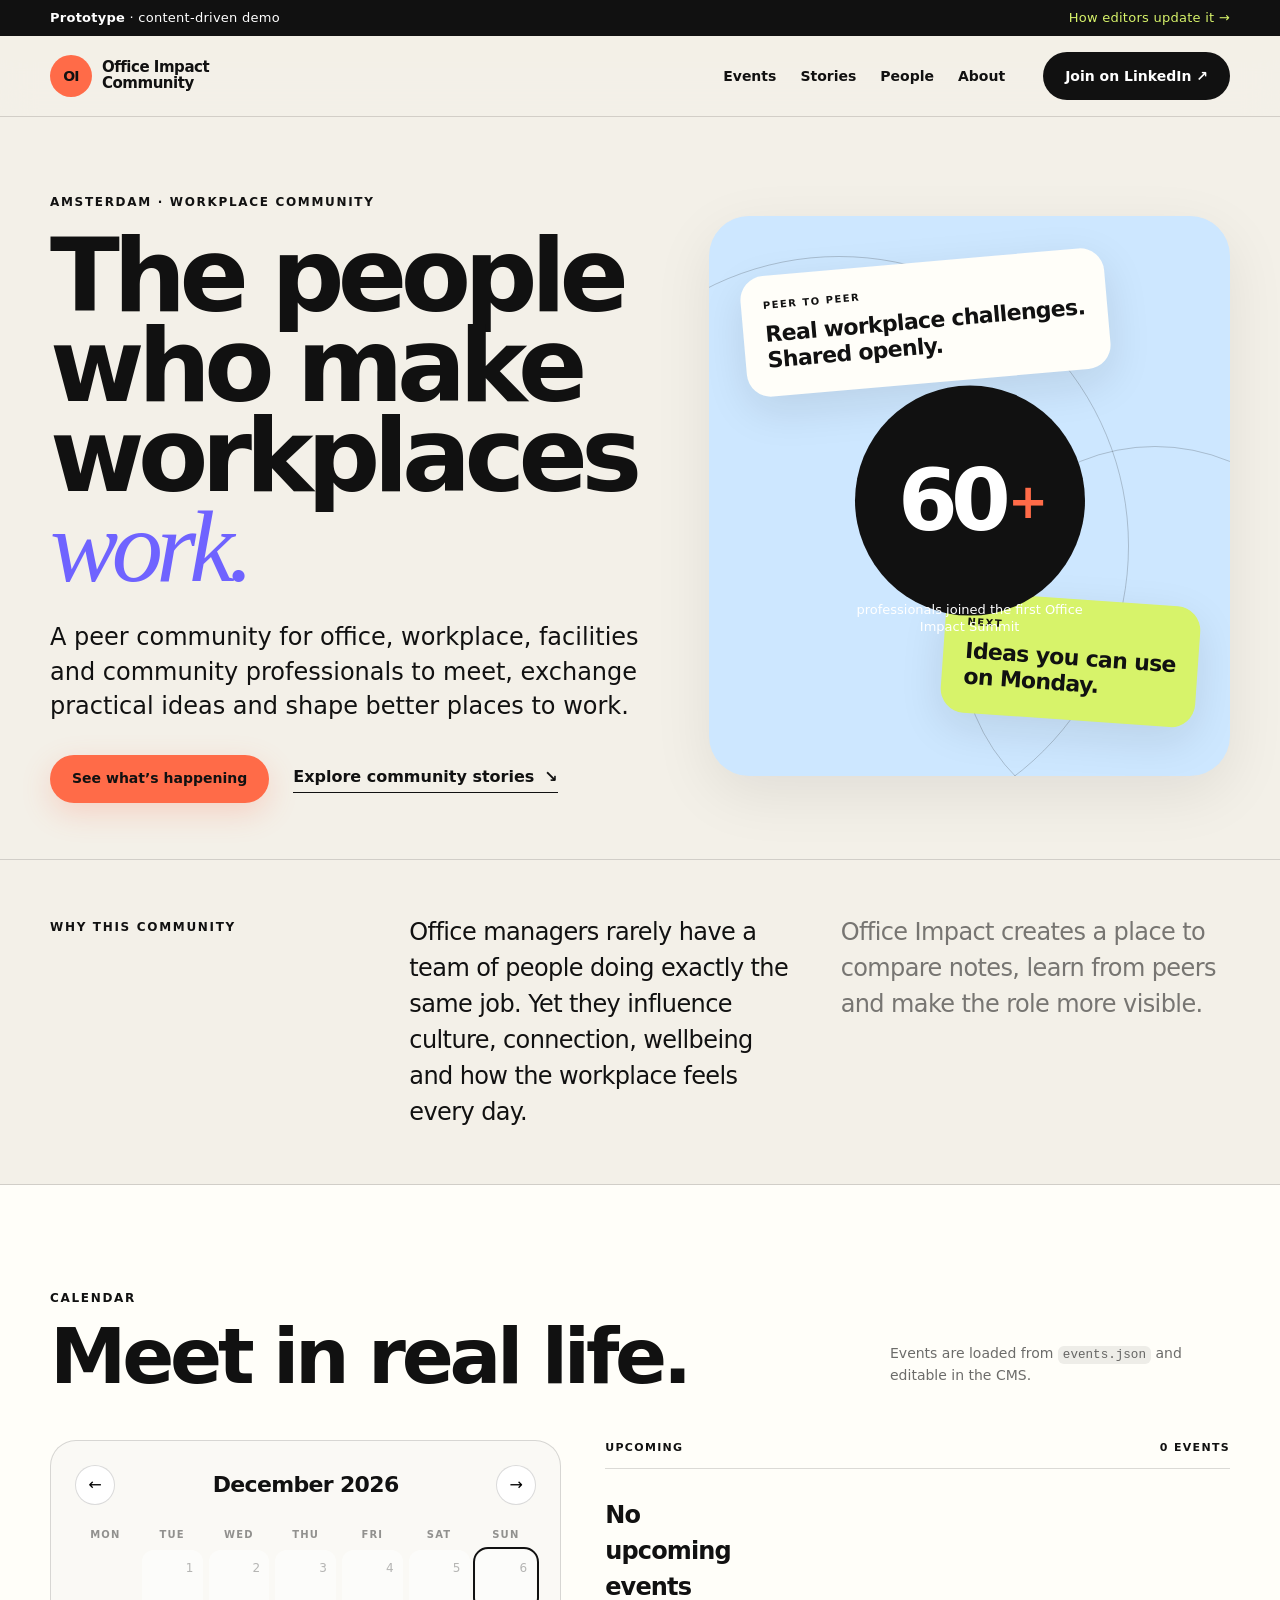
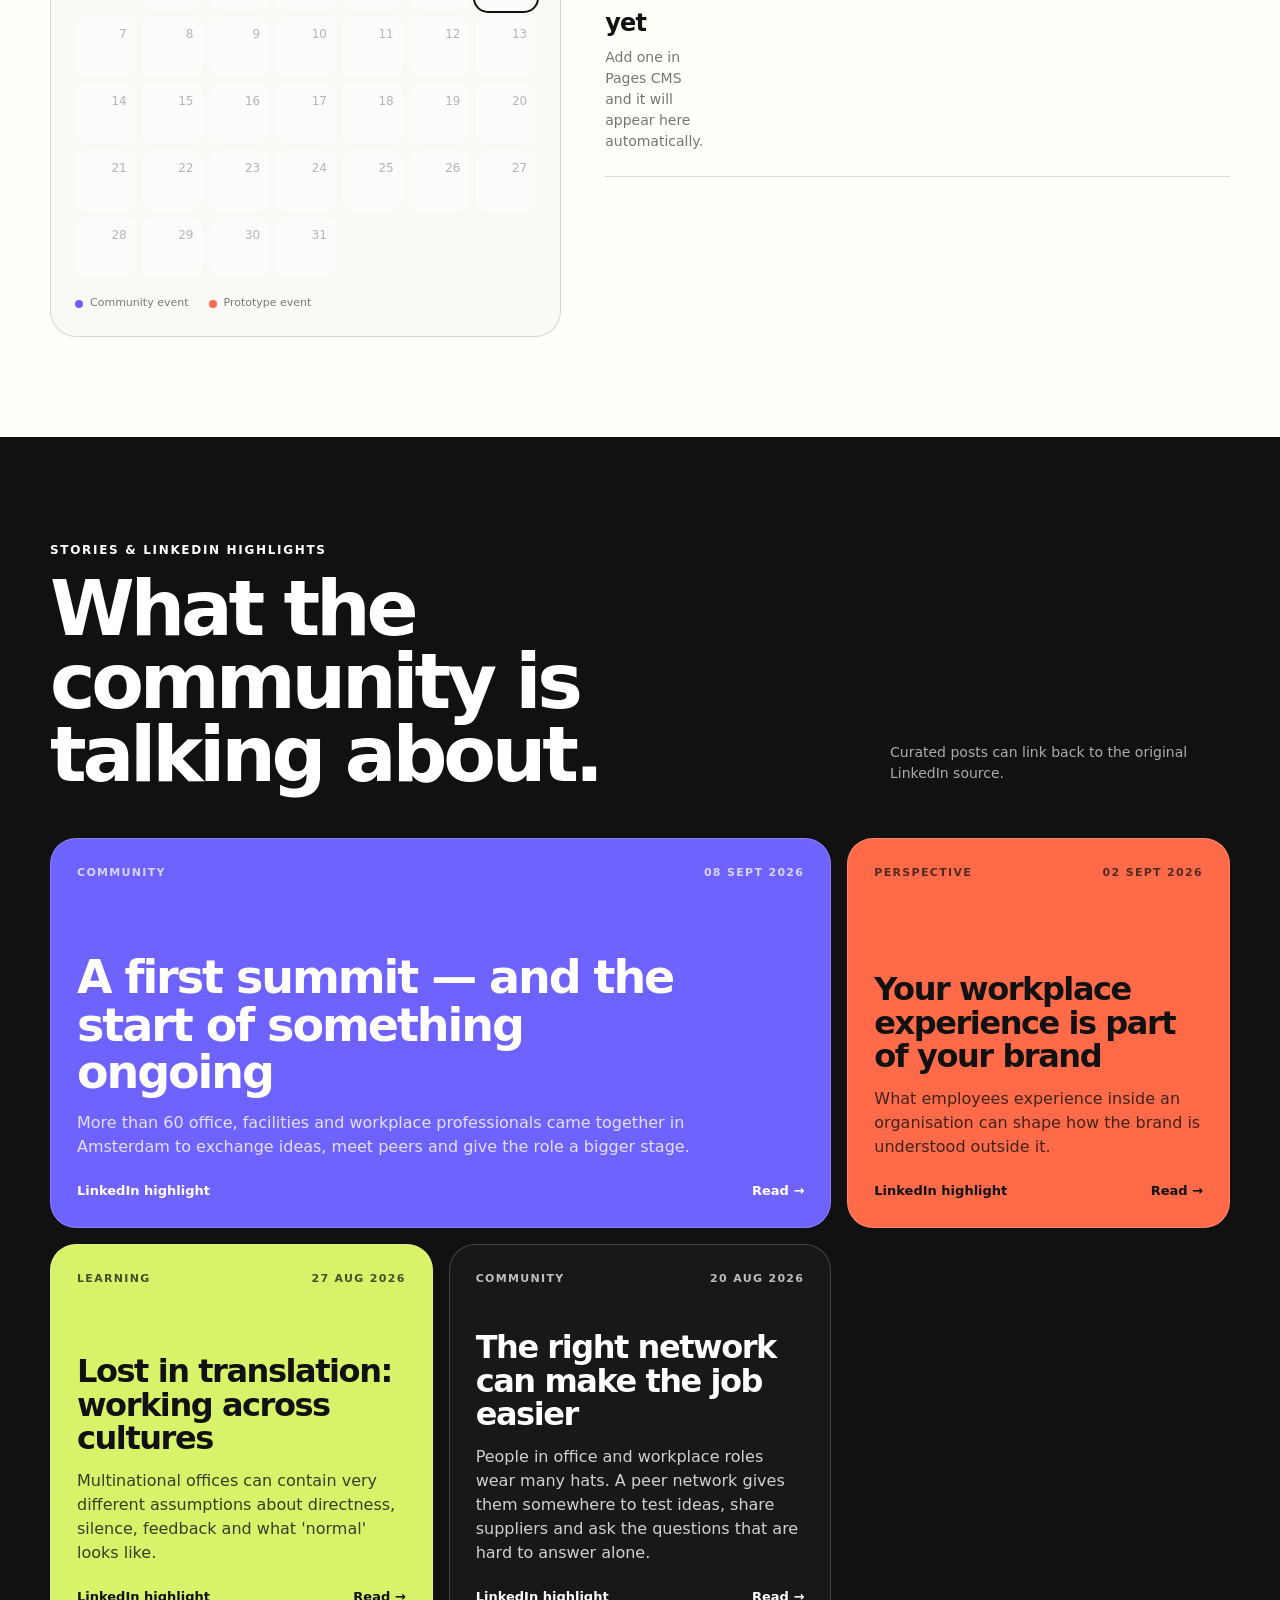
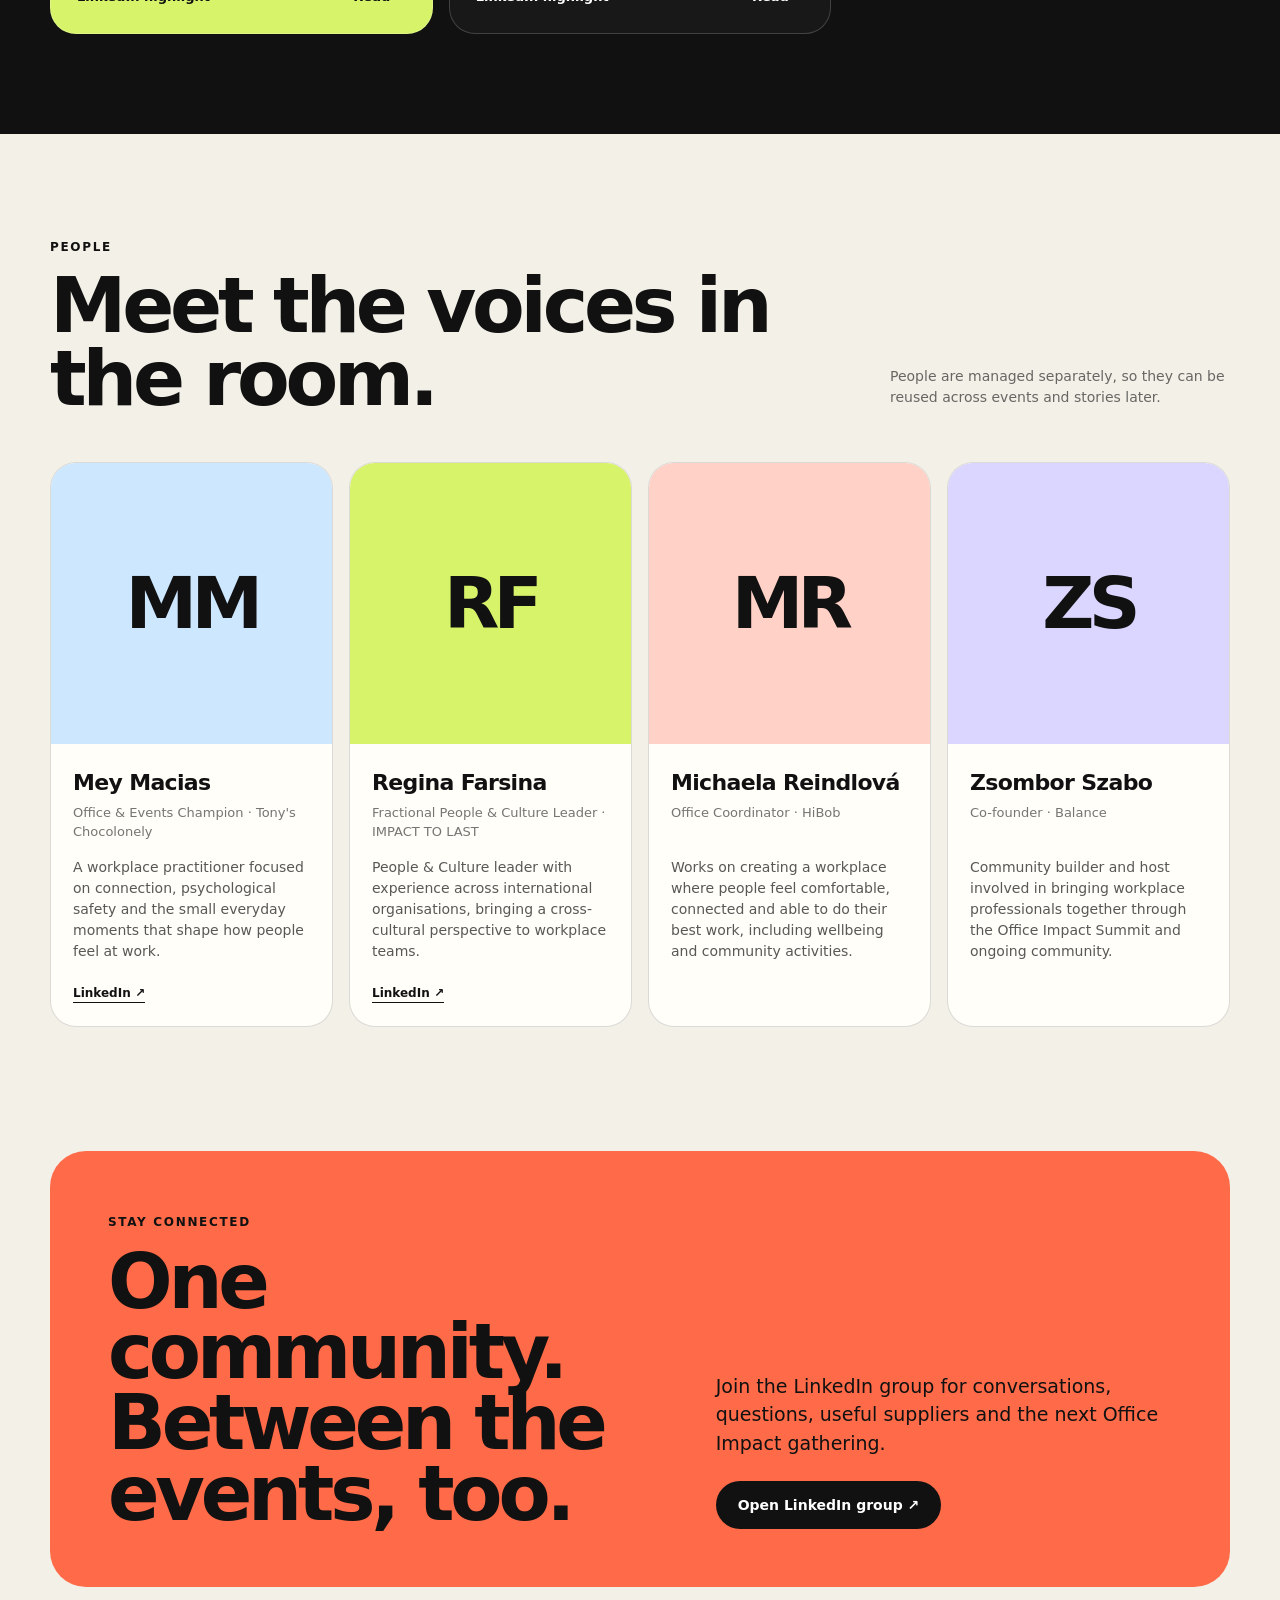
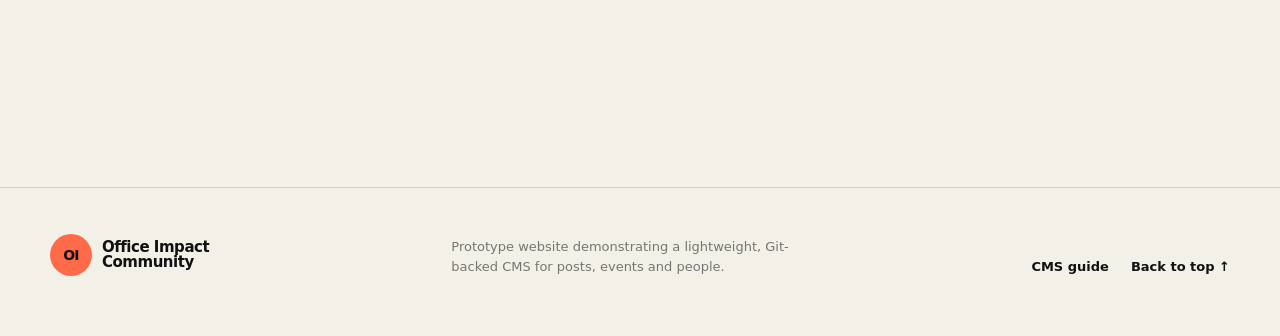
==== public/office-impact/index.html @ 641ed093 "Add files via upload" ====
<!doctype html>
<html lang="en">
<head>
  <meta charset="utf-8" />
  <meta name="viewport" content="width=device-width, initial-scale=1" />
  <meta name="description" content="Office Impact Community — a peer community for the people who shape workplace experience." />
  <meta name="theme-color" content="#111111" />
  <title>Office Impact Community — prototype</title>
  <link rel="stylesheet" href="./styles.css" />
</head>
<body>
  <div class="prototype-bar">
    <div class="shell prototype-bar__inner">
      <span><strong>Prototype</strong> · content-driven demo</span>
      <a href="./cms-guide.html">How editors update it →</a>
    </div>
  </div>

  <header class="site-header" id="top">
    <div class="shell site-header__inner">
      <a class="brand" href="#top" aria-label="Office Impact Community home">
        <span class="brand-mark" aria-hidden="true">OI</span>
        <span class="brand-text">Office Impact<br />Community</span>
      </a>
      <nav class="main-nav" aria-label="Main navigation">
        <a href="#events">Events</a>
        <a href="#stories">Stories</a>
        <a href="#people">People</a>
        <a href="#about">About</a>
      </nav>
      <a class="button button--dark header-cta" href="https://www.linkedin.com/groups/42222009/" target="_blank" rel="noreferrer">Join on LinkedIn ↗</a>
      <button class="menu-button" type="button" aria-label="Open menu" aria-expanded="false">Menu</button>
    </div>
  </header>

  <main>
    <section class="hero">
      <div class="shell hero-grid">
        <div class="hero-copy">
          <span class="eyebrow">Amsterdam · workplace community</span>
          <h1>The people who make workplaces <em>work.</em></h1>
          <p class="hero-lead">A peer community for office, workplace, facilities and community professionals to meet, exchange practical ideas and shape better places to work.</p>
          <div class="hero-actions">
            <a class="button button--accent" href="#events">See what’s happening</a>
            <a class="text-link" href="#stories">Explore community stories <span>↘</span></a>
          </div>
        </div>
        <div class="hero-art" aria-hidden="true">
          <div class="orbit orbit--one"></div>
          <div class="orbit orbit--two"></div>
          <div class="hero-card hero-card--one">
            <span>PEER TO PEER</span>
            <strong>Real workplace challenges.<br />Shared openly.</strong>
          </div>
          <div class="hero-card hero-card--two">
            <span>NEXT</span>
            <strong>Ideas you can use<br />on Monday.</strong>
          </div>
          <div class="hero-disc">60<span>+</span></div>
          <div class="hero-note">professionals joined the first Office Impact Summit</div>
        </div>
      </div>
    </section>

    <section class="manifesto" id="about">
      <div class="shell manifesto-grid">
        <div>
          <span class="section-kicker">Why this community</span>
        </div>
        <div class="manifesto-copy">
          <p>Office managers rarely have a team of people doing exactly the same job. Yet they influence culture, connection, wellbeing and how the workplace feels every day.</p>
          <p class="muted">Office Impact creates a place to compare notes, learn from peers and make the role more visible.</p>
        </div>
      </div>
    </section>

    <section class="section section--events" id="events">
      <div class="shell">
        <div class="section-heading">
          <div>
            <span class="section-kicker">Calendar</span>
            <h2>Meet in real life.</h2>
          </div>
          <div class="section-heading__aside">Events are loaded from <code>events.json</code> and editable in the CMS.</div>
        </div>

        <div class="events-layout">
          <div class="calendar-card">
            <div class="calendar-toolbar">
              <button id="calendarPrev" class="icon-button" type="button" aria-label="Previous month">←</button>
              <strong id="calendarLabel">Calendar</strong>
              <button id="calendarNext" class="icon-button" type="button" aria-label="Next month">→</button>
            </div>
            <div class="calendar-weekdays" aria-hidden="true">
              <span>Mon</span><span>Tue</span><span>Wed</span><span>Thu</span><span>Fri</span><span>Sat</span><span>Sun</span>
            </div>
            <div class="calendar-grid" id="calendarGrid" aria-live="polite"></div>
            <div class="calendar-legend"><span><i></i> Community event</span><span class="demo-legend"><i></i> Prototype event</span></div>
          </div>
          <div>
            <div class="list-heading"><span>Upcoming</span><span id="upcomingCount"></span></div>
            <div class="event-list" id="eventList"></div>
          </div>
        </div>
      </div>
    </section>

    <section class="section section--stories" id="stories">
      <div class="shell">
        <div class="section-heading section-heading--light">
          <div>
            <span class="section-kicker">Stories & LinkedIn highlights</span>
            <h2>What the community is talking about.</h2>
          </div>
          <div class="section-heading__aside">Curated posts can link back to the original LinkedIn source.</div>
        </div>
        <div class="story-grid" id="storyGrid"></div>
      </div>
    </section>

    <section class="section section--people" id="people">
      <div class="shell">
        <div class="section-heading">
          <div>
            <span class="section-kicker">People</span>
            <h2>Meet the voices in the room.</h2>
          </div>
          <div class="section-heading__aside">People are managed separately, so they can be reused across events and stories later.</div>
        </div>
        <div class="people-grid" id="peopleGrid"></div>
      </div>
    </section>

    <section class="section section--join">
      <div class="shell join-card">
        <div>
          <span class="section-kicker">Stay connected</span>
          <h2>One community.<br />Between the events, too.</h2>
        </div>
        <div class="join-card__copy">
          <p>Join the LinkedIn group for conversations, questions, useful suppliers and the next Office Impact gathering.</p>
          <a class="button button--dark" href="https://www.linkedin.com/groups/42222009/" target="_blank" rel="noreferrer">Open LinkedIn group ↗</a>
        </div>
      </div>
    </section>
  </main>

  <footer class="footer">
    <div class="shell footer-grid">
      <div class="brand brand--footer">
        <span class="brand-mark" aria-hidden="true">OI</span>
        <span class="brand-text">Office Impact<br />Community</span>
      </div>
      <p>Prototype website demonstrating a lightweight, Git-backed CMS for posts, events and people.</p>
      <div class="footer-links"><a href="./cms-guide.html">CMS guide</a><a href="#top">Back to top ↑</a></div>
    </div>
  </footer>

  <dialog class="content-dialog" id="contentDialog">
    <button class="dialog-close" id="dialogClose" type="button" aria-label="Close">×</button>
    <div id="dialogContent"></div>
  </dialog>

  <script src="./app.js" defer></script>
</body>
</html>
---- public/office-impact/styles.css ----
:root{
  --ink:#111111;
  --paper:#f3f0e8;
  --paper-2:#e8e3d8;
  --accent:#ff6b48;
  --lime:#d7f36a;
  --violet:#6f63ff;
  --sky:#cde7ff;
  --line:rgba(17,17,17,.15);
  --white:#fffef9;
  --radius:26px;
  --shadow:0 18px 60px rgba(17,17,17,.08);
}
*{box-sizing:border-box}
html{scroll-behavior:smooth}
body{margin:0;background:var(--paper);color:var(--ink);font-family:Inter,ui-sans-serif,system-ui,-apple-system,BlinkMacSystemFont,"Segoe UI",sans-serif;line-height:1.5}
a{color:inherit;text-decoration:none}
button,input,textarea,select{font:inherit}
img{max-width:100%;display:block}
.shell{width:min(1180px,calc(100% - 40px));margin:0 auto}
.prototype-bar{background:var(--ink);color:white;font-size:13px;letter-spacing:.02em}
.prototype-bar__inner{height:36px;display:flex;align-items:center;justify-content:space-between;gap:20px}
.prototype-bar a{color:var(--lime)}
.site-header{position:sticky;top:0;z-index:30;background:rgba(243,240,232,.92);backdrop-filter:blur(16px);border-bottom:1px solid var(--line)}
.site-header__inner{min-height:80px;display:flex;align-items:center;gap:28px}
.brand{display:inline-flex;align-items:center;gap:10px;font-weight:800;letter-spacing:-.03em}
.brand-mark{width:42px;height:42px;border-radius:50%;display:grid;place-items:center;background:var(--accent);font-size:14px;letter-spacing:-.06em}
.brand-text{font-size:15px;line-height:1.05}
.main-nav{display:flex;gap:24px;margin-left:auto;font-size:14px;font-weight:650}
.main-nav a{position:relative}
.main-nav a::after{content:"";position:absolute;left:0;bottom:-5px;width:100%;height:1px;background:currentColor;transform:scaleX(0);transform-origin:left;transition:.2s}
.main-nav a:hover::after{transform:scaleX(1)}
.header-cta{margin-left:10px}
.menu-button{display:none;background:none;border:0;font-weight:700}
.button{display:inline-flex;align-items:center;justify-content:center;min-height:48px;padding:0 22px;border-radius:999px;font-weight:750;font-size:14px;transition:transform .18s,box-shadow .18s,background .18s}
.button:hover{transform:translateY(-2px)}
.button--dark{background:var(--ink);color:white}
.button--accent{background:var(--accent);color:var(--ink);box-shadow:0 10px 30px rgba(255,107,72,.22)}
.text-link{display:inline-flex;gap:10px;align-items:center;font-weight:700;border-bottom:1px solid currentColor;padding-bottom:3px}
.hero{padding:72px 0 56px;overflow:hidden}
.hero-grid{display:grid;grid-template-columns:1.08fr .92fr;gap:48px;align-items:center}
.eyebrow,.section-kicker{text-transform:uppercase;font-size:12px;font-weight:800;letter-spacing:.14em}
.hero h1{font-size:clamp(58px,8vw,108px);line-height:.88;letter-spacing:-.065em;margin:18px 0 28px;max-width:760px;font-weight:800}
.hero h1 em{font-family:Georgia,"Times New Roman",serif;font-weight:400;color:var(--violet)}
.hero-lead{font-size:clamp(18px,2vw,24px);line-height:1.42;max-width:680px;margin:0 0 32px}
.hero-actions{display:flex;align-items:center;gap:24px;flex-wrap:wrap}
.hero-art{min-height:560px;position:relative;border-radius:40px;background:var(--sky);overflow:hidden;box-shadow:var(--shadow)}
.orbit{position:absolute;border:1px solid rgba(17,17,17,.2);border-radius:50%}
.orbit--one{width:580px;height:580px;left:-160px;top:40px}
.orbit--two{width:390px;height:390px;right:-120px;bottom:-60px}
.hero-card{position:absolute;border-radius:24px;padding:22px;background:var(--white);box-shadow:0 14px 44px rgba(17,17,17,.1)}
.hero-card span{display:block;font-size:10px;letter-spacing:.15em;font-weight:900;margin-bottom:10px}
.hero-card strong{font-size:22px;line-height:1.1;letter-spacing:-.03em}
.hero-card--one{left:34px;top:46px;transform:rotate(-5deg)}
.hero-card--two{right:32px;bottom:56px;background:var(--lime);transform:rotate(4deg)}
.hero-disc{position:absolute;width:230px;height:230px;border-radius:50%;background:var(--ink);color:white;display:flex;align-items:center;justify-content:center;font-size:86px;font-weight:800;letter-spacing:-.08em;left:50%;top:50%;transform:translate(-50%,-48%)}
.hero-disc span{color:var(--accent);font-size:48px;margin-left:4px}
.hero-note{position:absolute;left:50%;top:69%;transform:translateX(-50%);width:230px;text-align:center;color:white;font-size:13px;line-height:1.3}
.manifesto{border-top:1px solid var(--line);border-bottom:1px solid var(--line);padding:54px 0}
.manifesto-grid{display:grid;grid-template-columns:.55fr 1.45fr;gap:48px}
.manifesto-copy{display:grid;grid-template-columns:1fr 1fr;gap:42px;font-size:24px;letter-spacing:-.025em}
.manifesto-copy p{margin:0}
.muted{color:rgba(17,17,17,.55)}
.section{padding:100px 0}
.section-heading{display:grid;grid-template-columns:1fr 340px;gap:36px;align-items:end;margin-bottom:46px}
.section-heading h2{font-size:clamp(44px,6vw,78px);line-height:.95;letter-spacing:-.055em;margin:12px 0 0}
.section-heading__aside{font-size:14px;color:rgba(17,17,17,.62);padding-bottom:8px}
.section-heading--light .section-heading__aside{color:rgba(255,255,255,.65)}
.section--events{background:var(--white)}
.events-layout{display:grid;grid-template-columns:.9fr 1.1fr;gap:44px;align-items:start}
.calendar-card{border:1px solid var(--line);border-radius:var(--radius);padding:24px;background:#faf9f5;position:sticky;top:128px}
.calendar-toolbar{display:flex;align-items:center;justify-content:space-between;margin-bottom:22px}
.calendar-toolbar strong{font-size:22px;letter-spacing:-.03em}
.icon-button{width:40px;height:40px;border-radius:50%;border:1px solid var(--line);background:white;cursor:pointer}
.calendar-weekdays,.calendar-grid{display:grid;grid-template-columns:repeat(7,1fr);gap:6px}
.calendar-weekdays{font-size:10px;text-transform:uppercase;letter-spacing:.12em;font-weight:800;color:rgba(17,17,17,.45);margin-bottom:8px;text-align:center}
.calendar-day{aspect-ratio:1/1;border-radius:12px;border:1px solid transparent;display:flex;align-items:flex-start;justify-content:flex-end;padding:8px;font-size:12px;position:relative;background:rgba(255,255,255,.55)}
.calendar-day.is-empty{background:transparent}
.calendar-day.has-event{border-color:rgba(17,17,17,.18);background:white;font-weight:800;cursor:pointer}
.calendar-day.has-event::after{content:"";position:absolute;left:8px;bottom:8px;width:8px;height:8px;border-radius:50%;background:var(--violet)}
.calendar-day.has-demo::after{background:var(--accent)}
.calendar-day.is-today{outline:2px solid var(--ink);outline-offset:1px}
.calendar-legend{display:flex;gap:20px;margin-top:18px;font-size:11px;color:rgba(17,17,17,.55)}
.calendar-legend span{display:flex;align-items:center;gap:7px}.calendar-legend i{width:8px;height:8px;border-radius:50%;background:var(--violet)}.calendar-legend .demo-legend i{background:var(--accent)}
.list-heading{display:flex;justify-content:space-between;border-bottom:1px solid var(--line);padding-bottom:12px;margin-bottom:4px;text-transform:uppercase;font-weight:800;font-size:11px;letter-spacing:.12em}
.event-item{display:grid;grid-template-columns:92px 1fr auto;gap:24px;align-items:center;padding:24px 0;border-bottom:1px solid var(--line)}
.event-date{width:76px;height:76px;border-radius:20px;background:var(--paper);display:flex;flex-direction:column;justify-content:center;align-items:center}
.event-date strong{font-size:28px;line-height:1}.event-date span{font-size:11px;text-transform:uppercase;font-weight:800;letter-spacing:.1em;margin-top:5px}
.event-info h3{margin:0 0 6px;font-size:24px;letter-spacing:-.035em}.event-info p{margin:0;color:rgba(17,17,17,.58);font-size:14px}
.badge{display:inline-flex;align-items:center;gap:6px;border:1px solid currentColor;border-radius:999px;padding:5px 9px;font-size:10px;font-weight:850;letter-spacing:.08em;text-transform:uppercase;margin-top:10px}
.event-open{border:0;background:none;font-size:24px;cursor:pointer;padding:12px}
.section--stories{background:var(--ink);color:white}
.story-grid{display:grid;grid-template-columns:repeat(12,1fr);gap:16px}
.story-card{grid-column:span 4;min-height:390px;border:1px solid rgba(255,255,255,.18);border-radius:var(--radius);padding:26px;display:flex;flex-direction:column;position:relative;overflow:hidden;background:rgba(255,255,255,.03);transition:.2s}
.story-card:nth-child(1){grid-column:span 8;background:var(--violet)}
.story-card:nth-child(2){background:var(--accent);color:var(--ink)}
.story-card:nth-child(3){background:var(--lime);color:var(--ink)}
.story-card:hover{transform:translateY(-4px)}
.story-card__meta{display:flex;justify-content:space-between;gap:12px;font-size:11px;text-transform:uppercase;letter-spacing:.12em;font-weight:800;opacity:.72}
.story-card h3{font-size:32px;line-height:1.04;letter-spacing:-.045em;margin:auto 0 14px}.story-card:nth-child(1) h3{font-size:46px;max-width:650px}
.story-card p{margin:0 0 22px;opacity:.8;max-width:620px}
.story-card__footer{display:flex;justify-content:space-between;align-items:center;font-size:13px;font-weight:700}
.story-card button{border:0;background:none;color:inherit;font-weight:800;padding:0;cursor:pointer}
.section--people{background:var(--paper)}
.people-grid{display:grid;grid-template-columns:repeat(4,1fr);gap:16px}
.person-card{border-radius:var(--radius);overflow:hidden;background:var(--white);border:1px solid var(--line)}
.person-avatar{aspect-ratio:1/1;display:grid;place-items:center;font-size:72px;font-weight:800;letter-spacing:-.08em;background:var(--sky);position:relative}
.person-card:nth-child(2n) .person-avatar{background:var(--lime)}.person-card:nth-child(3n) .person-avatar{background:#ffd1c7}.person-card:nth-child(4n) .person-avatar{background:#dad6ff}
.person-avatar img{width:100%;height:100%;object-fit:cover;position:absolute;inset:0}
.person-copy{padding:22px}.person-copy h3{margin:0 0 4px;font-size:22px;letter-spacing:-.03em}.person-copy .role{font-size:13px;color:rgba(17,17,17,.58);min-height:40px}.person-copy p{font-size:14px;color:rgba(17,17,17,.7)}
.person-copy a{display:inline-block;margin-top:8px;font-size:12px;font-weight:800;border-bottom:1px solid currentColor}
.section--join{padding-top:24px}
.join-card{background:var(--accent);border-radius:36px;padding:58px;display:grid;grid-template-columns:1.1fr .9fr;gap:50px;align-items:end}
.join-card h2{font-size:clamp(46px,6vw,76px);line-height:.93;letter-spacing:-.055em;margin:14px 0 0}.join-card__copy{font-size:19px}.join-card__copy p{margin:0 0 24px;max-width:520px}
.footer{padding:46px 0 60px;border-top:1px solid var(--line);margin-top:100px}.footer-grid{display:grid;grid-template-columns:1fr 1fr 1fr;align-items:end;gap:24px}.footer p{margin:0;color:rgba(17,17,17,.55);font-size:13px;max-width:400px}.footer-links{display:flex;justify-content:flex-end;gap:22px;font-size:13px;font-weight:750}
.content-dialog{width:min(760px,calc(100% - 28px));max-height:88vh;border:0;border-radius:28px;padding:0;box-shadow:0 30px 100px rgba(0,0,0,.25);background:var(--white)}
.content-dialog::backdrop{background:rgba(17,17,17,.65);backdrop-filter:blur(6px)}
.dialog-close{position:sticky;float:right;top:16px;margin:16px 16px 0 0;width:42px;height:42px;border-radius:50%;border:1px solid var(--line);background:white;font-size:26px;cursor:pointer;z-index:2}
.dialog-body{padding:54px 54px 60px}.dialog-body .section-kicker{color:var(--violet)}.dialog-body h2{font-size:clamp(38px,6vw,62px);line-height:.98;letter-spacing:-.05em;margin:14px 0 20px}.dialog-meta{display:flex;gap:12px;flex-wrap:wrap;margin-bottom:28px;color:rgba(17,17,17,.55);font-size:13px}.dialog-copy{font-size:18px;line-height:1.65}.dialog-copy p:first-child{font-size:22px}.dialog-source{display:inline-flex;margin-top:28px;font-weight:800;border-bottom:1px solid currentColor}
.error-box{padding:24px;border:1px dashed rgba(255,255,255,.4);border-radius:20px}.section--events .error-box,.section--people .error-box{border-color:var(--line)}
code{font-family:ui-monospace,SFMono-Regular,Menlo,monospace;font-size:.9em;background:rgba(17,17,17,.07);padding:2px 5px;border-radius:6px}
@media (max-width:980px){
  .main-nav,.header-cta{display:none}.menu-button{display:block;margin-left:auto}.site-header.is-open .main-nav{display:flex;position:absolute;left:0;right:0;top:80px;padding:24px 20px;background:var(--paper);flex-direction:column;border-bottom:1px solid var(--line)}
  .hero-grid,.events-layout,.join-card{grid-template-columns:1fr}.hero-art{min-height:470px}.manifesto-grid{grid-template-columns:1fr}.section-heading{grid-template-columns:1fr}.section-heading__aside{max-width:620px}.calendar-card{position:relative;top:auto}.story-card,.story-card:nth-child(1){grid-column:span 6}.people-grid{grid-template-columns:repeat(2,1fr)}.footer-grid{grid-template-columns:1fr 1fr}.footer-links{justify-content:flex-start}.footer p{grid-column:1/-1;grid-row:2}.prototype-bar__inner{font-size:11px}
}
@media (max-width:640px){
  .shell{width:min(100% - 24px,1180px)}.prototype-bar__inner a{display:none}.site-header__inner{min-height:68px}.hero{padding-top:48px}.hero h1{font-size:58px}.hero-art{min-height:430px}.hero-disc{width:180px;height:180px;font-size:68px}.hero-note{top:68%;width:180px}.hero-card{padding:16px}.hero-card strong{font-size:17px}.hero-card--one{left:18px;top:24px}.hero-card--two{right:18px;bottom:28px}.manifesto-copy{grid-template-columns:1fr;font-size:20px}.section{padding:72px 0}.section-heading{margin-bottom:30px}.section-heading h2{font-size:48px}.event-item{grid-template-columns:66px 1fr auto;gap:14px}.event-date{width:62px;height:62px;border-radius:16px}.event-date strong{font-size:23px}.event-info h3{font-size:20px}.story-card,.story-card:nth-child(1){grid-column:1/-1;min-height:330px}.story-card:nth-child(1) h3{font-size:36px}.people-grid{grid-template-columns:1fr 1fr}.person-copy{padding:16px}.person-copy h3{font-size:18px}.person-copy .role{font-size:12px}.person-copy p{display:none}.person-avatar{font-size:52px}.join-card{padding:36px 26px;border-radius:28px}.footer{margin-top:60px}.footer-grid{grid-template-columns:1fr}.footer-links{justify-content:flex-start}.dialog-body{padding:50px 24px 36px}
}
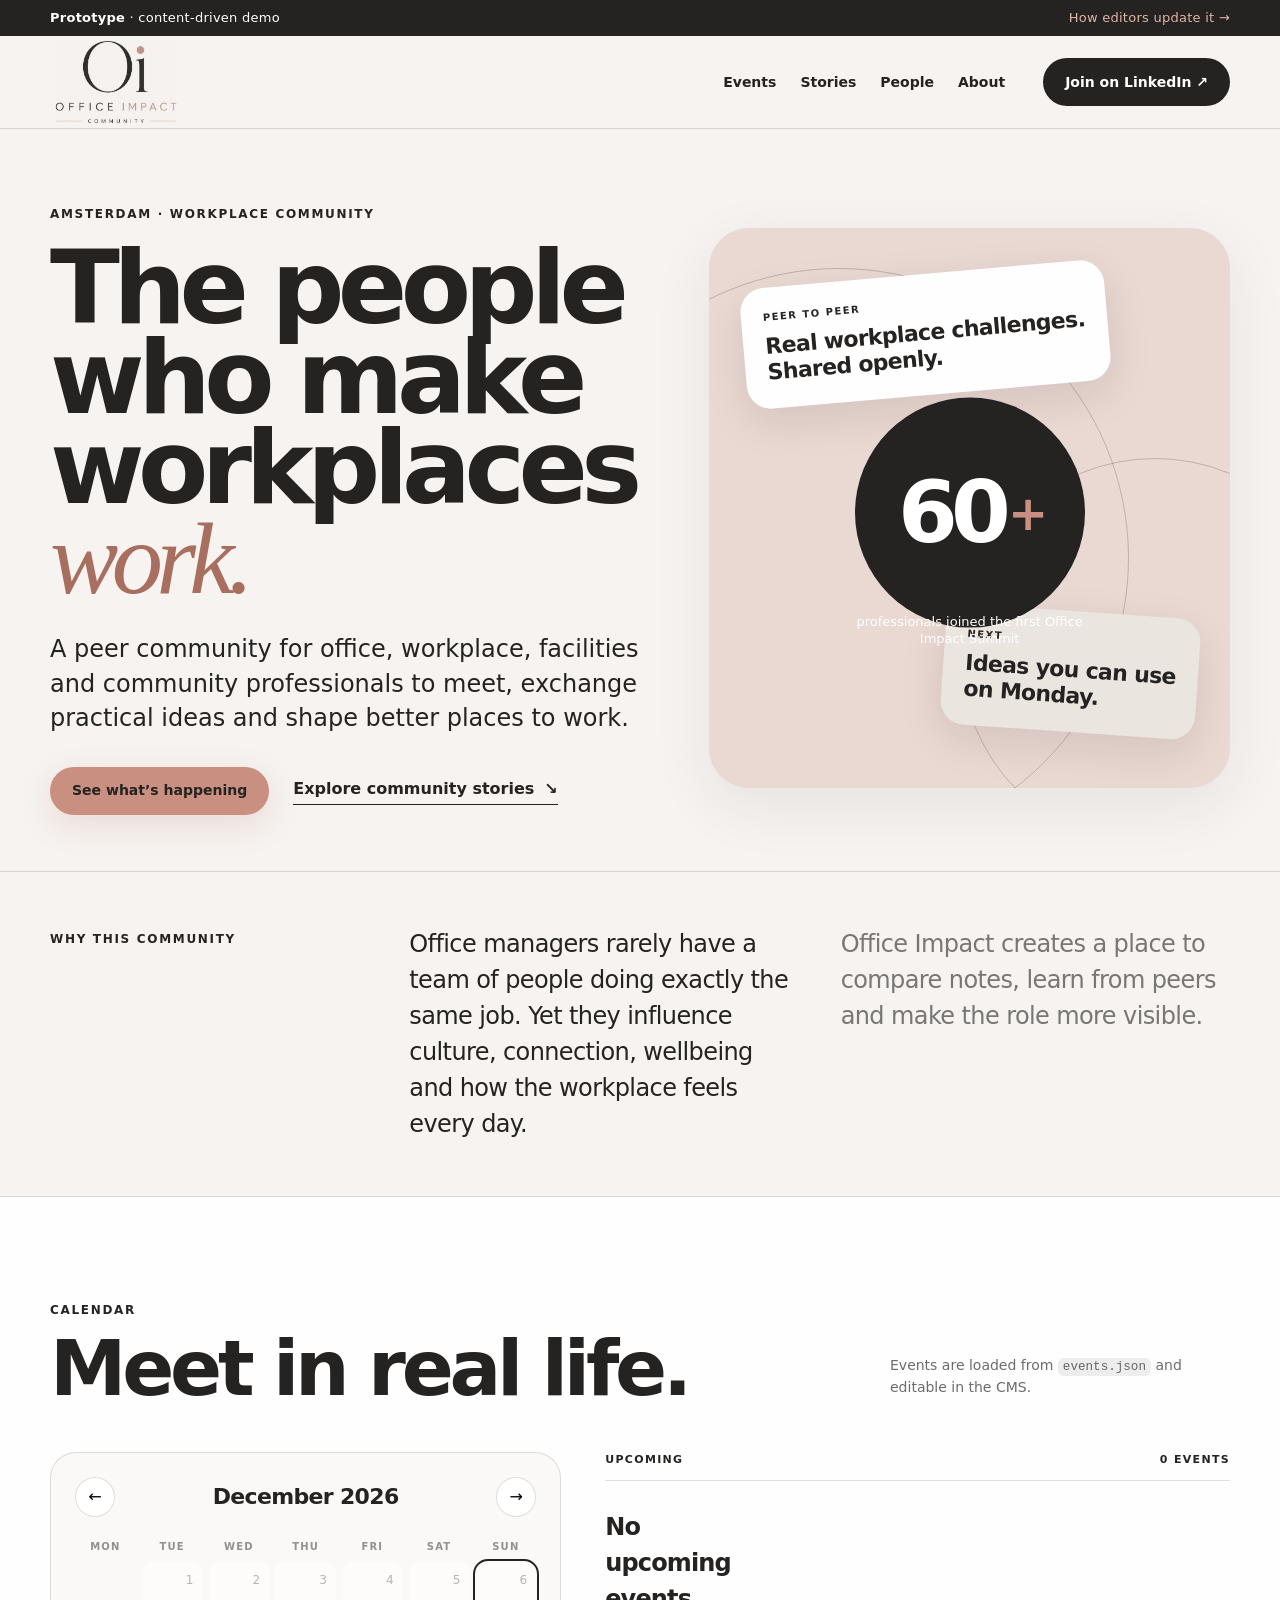
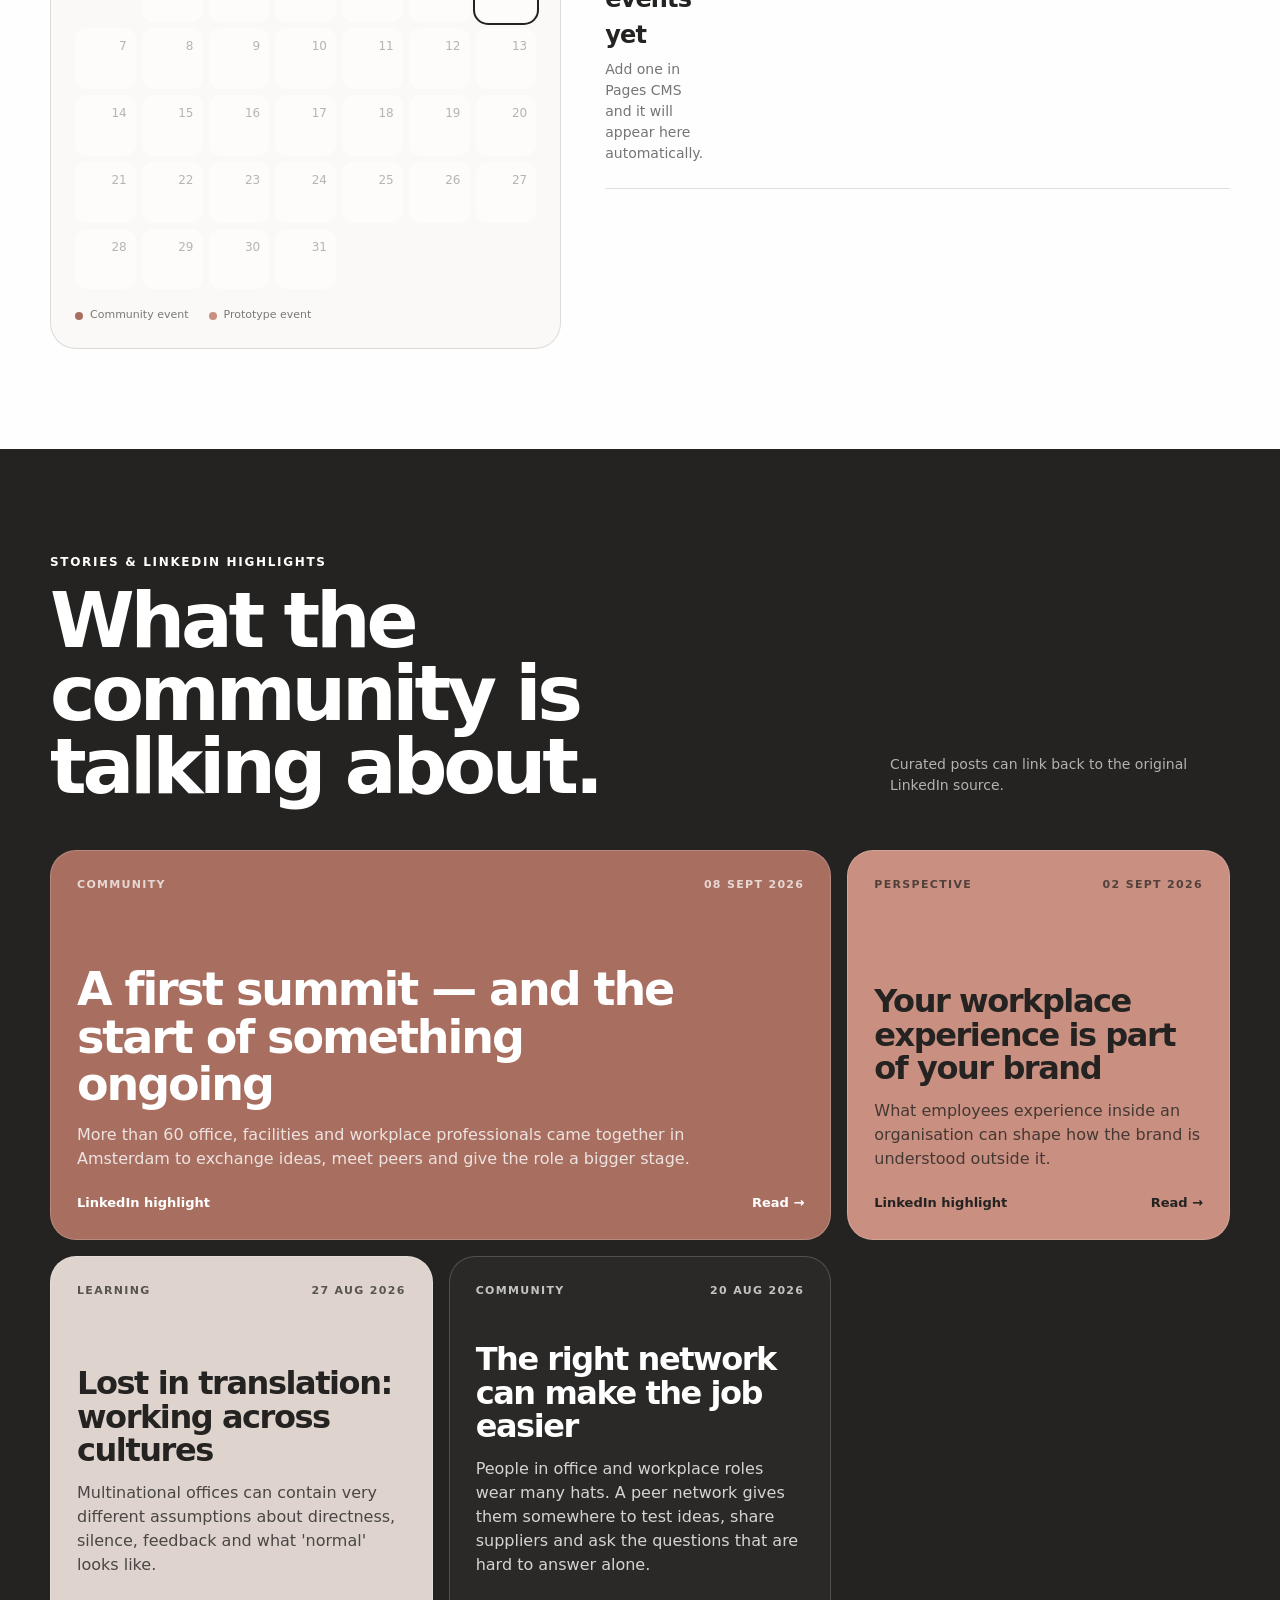
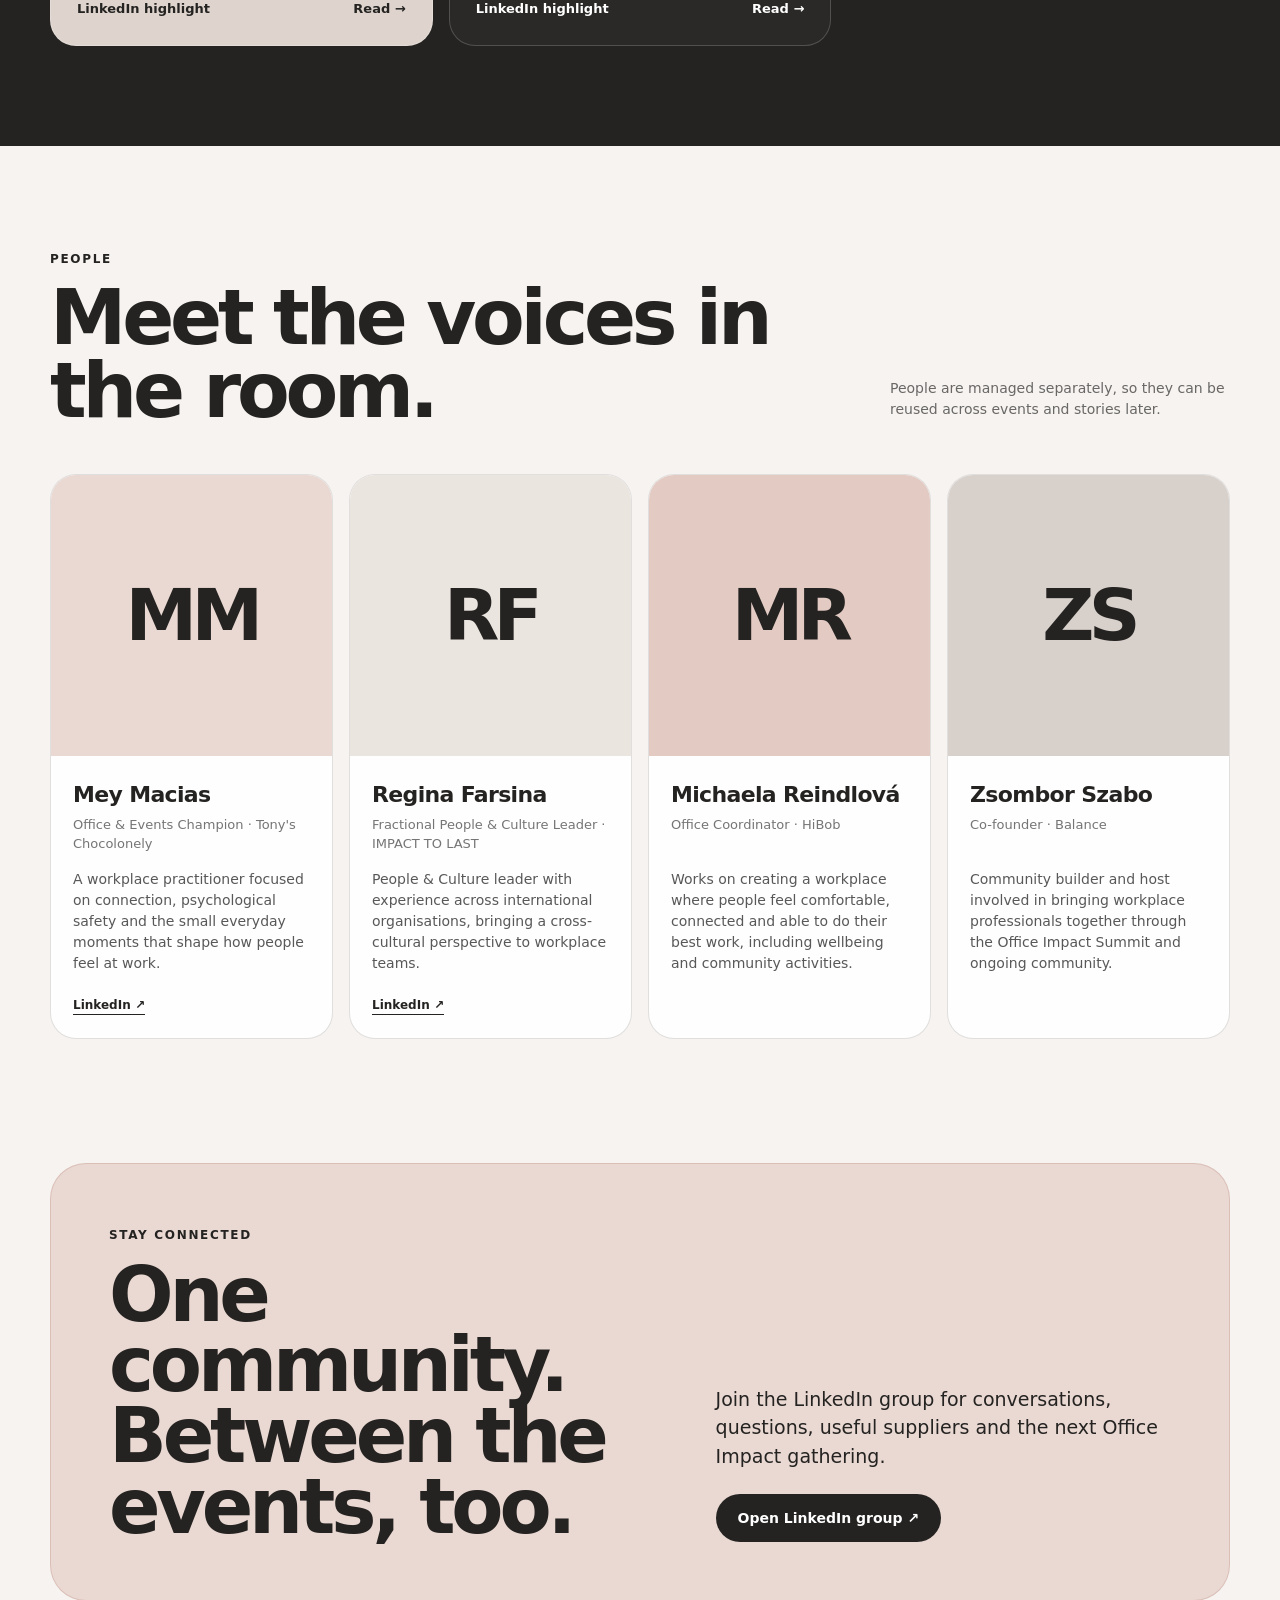
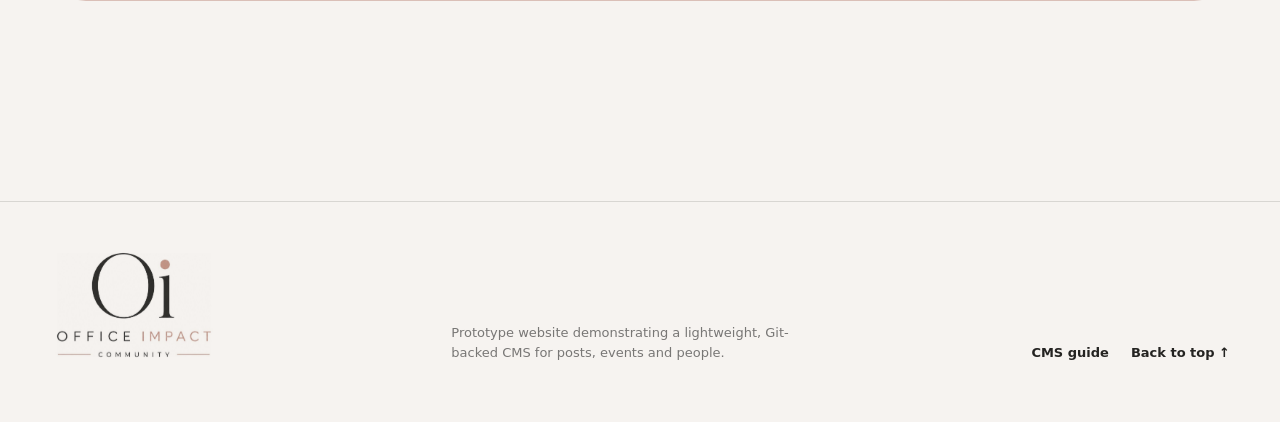
==== commit eed13626: "Add files via upload" ====
--- a/public/office-impact/index.html
+++ b/public/office-impact/index.html
@@ -4,7 +4,7 @@
   <meta charset="utf-8" />
   <meta name="viewport" content="width=device-width, initial-scale=1" />
   <meta name="description" content="Office Impact Community — a peer community for the people who shape workplace experience." />
-  <meta name="theme-color" content="#111111" />
+  <meta name="theme-color" content="#242321" />
   <title>Office Impact Community — prototype</title>
   <link rel="stylesheet" href="./styles.css" />
 </head>
@@ -18,9 +18,8 @@
 
   <header class="site-header" id="top">
     <div class="shell site-header__inner">
-      <a class="brand" href="#top" aria-label="Office Impact Community home">
-        <span class="brand-mark" aria-hidden="true">OI</span>
-        <span class="brand-text">Office Impact<br />Community</span>
+      <a class="brand brand--logo" href="#top" aria-label="Office Impact Community home">
+        <img class="brand-logo" src="./media/office-impact-logo.jpg" alt="Office Impact Community" />
       </a>
       <nav class="main-nav" aria-label="Main navigation">
         <a href="#events">Events</a>
@@ -147,10 +146,9 @@
 
   <footer class="footer">
     <div class="shell footer-grid">
-      <div class="brand brand--footer">
-        <span class="brand-mark" aria-hidden="true">OI</span>
-        <span class="brand-text">Office Impact<br />Community</span>
-      </div>
+      <a class="brand brand--footer brand--logo" href="#top" aria-label="Office Impact Community home">
+        <img class="brand-logo brand-logo--footer" src="./media/office-impact-logo.jpg" alt="Office Impact Community" />
+      </a>
       <p>Prototype website demonstrating a lightweight, Git-backed CMS for posts, events and people.</p>
       <div class="footer-links"><a href="./cms-guide.html">CMS guide</a><a href="#top">Back to top ↑</a></div>
     </div>
--- a/public/office-impact/styles.css
+++ b/public/office-impact/styles.css
@@ -1,15 +1,16 @@
 :root{
-  --ink:#111111;
-  --paper:#f3f0e8;
-  --paper-2:#e8e3d8;
-  --accent:#ff6b48;
-  --lime:#d7f36a;
-  --violet:#6f63ff;
-  --sky:#cde7ff;
-  --line:rgba(17,17,17,.15);
-  --white:#fffef9;
+  --ink:#242321;
+  --paper:#f6f3f0;
+  --paper-2:#ebe5e0;
+  --accent:#c98f80;
+  --accent-deep:#a86f61;
+  --blush:#ead8d2;
+  --sand:#ded4cd;
+  --taupe:#b8aaa2;
+  --line:rgba(36,35,33,.14);
+  --white:#fffefe;
   --radius:26px;
-  --shadow:0 18px 60px rgba(17,17,17,.08);
+  --shadow:0 18px 60px rgba(36,35,33,.08);
 }
 *{box-sizing:border-box}
 html{scroll-behavior:smooth}
@@ -20,12 +21,11 @@
 .shell{width:min(1180px,calc(100% - 40px));margin:0 auto}
 .prototype-bar{background:var(--ink);color:white;font-size:13px;letter-spacing:.02em}
 .prototype-bar__inner{height:36px;display:flex;align-items:center;justify-content:space-between;gap:20px}
-.prototype-bar a{color:var(--lime)}
-.site-header{position:sticky;top:0;z-index:30;background:rgba(243,240,232,.92);backdrop-filter:blur(16px);border-bottom:1px solid var(--line)}
-.site-header__inner{min-height:80px;display:flex;align-items:center;gap:28px}
+.prototype-bar a{color:#e3b4a8}
+.site-header{position:sticky;top:0;z-index:30;background:rgba(246,243,240,.94);backdrop-filter:blur(16px);border-bottom:1px solid var(--line)}
+.site-header__inner{min-height:92px;display:flex;align-items:center;gap:28px}
 .brand{display:inline-flex;align-items:center;gap:10px;font-weight:800;letter-spacing:-.03em}
-.brand-mark{width:42px;height:42px;border-radius:50%;display:grid;place-items:center;background:var(--accent);font-size:14px;letter-spacing:-.06em}
-.brand-text{font-size:15px;line-height:1.05}
+.brand--logo{line-height:0}.brand-logo{width:132px;height:auto;mix-blend-mode:multiply}.brand-logo--footer{width:168px}
 .main-nav{display:flex;gap:24px;margin-left:auto;font-size:14px;font-weight:650}
 .main-nav a{position:relative}
 .main-nav a::after{content:"";position:absolute;left:0;bottom:-5px;width:100%;height:1px;background:currentColor;transform:scaleX(0);transform-origin:left;transition:.2s}
@@ -35,16 +35,16 @@
 .button{display:inline-flex;align-items:center;justify-content:center;min-height:48px;padding:0 22px;border-radius:999px;font-weight:750;font-size:14px;transition:transform .18s,box-shadow .18s,background .18s}
 .button:hover{transform:translateY(-2px)}
 .button--dark{background:var(--ink);color:white}
-.button--accent{background:var(--accent);color:var(--ink);box-shadow:0 10px 30px rgba(255,107,72,.22)}
+.button--accent{background:var(--accent);color:var(--ink);box-shadow:0 10px 30px rgba(201,143,128,.24)}
 .text-link{display:inline-flex;gap:10px;align-items:center;font-weight:700;border-bottom:1px solid currentColor;padding-bottom:3px}
 .hero{padding:72px 0 56px;overflow:hidden}
 .hero-grid{display:grid;grid-template-columns:1.08fr .92fr;gap:48px;align-items:center}
 .eyebrow,.section-kicker{text-transform:uppercase;font-size:12px;font-weight:800;letter-spacing:.14em}
 .hero h1{font-size:clamp(58px,8vw,108px);line-height:.88;letter-spacing:-.065em;margin:18px 0 28px;max-width:760px;font-weight:800}
-.hero h1 em{font-family:Georgia,"Times New Roman",serif;font-weight:400;color:var(--violet)}
+.hero h1 em{font-family:Georgia,"Times New Roman",serif;font-weight:400;color:var(--accent-deep)}
 .hero-lead{font-size:clamp(18px,2vw,24px);line-height:1.42;max-width:680px;margin:0 0 32px}
 .hero-actions{display:flex;align-items:center;gap:24px;flex-wrap:wrap}
-.hero-art{min-height:560px;position:relative;border-radius:40px;background:var(--sky);overflow:hidden;box-shadow:var(--shadow)}
+.hero-art{min-height:560px;position:relative;border-radius:40px;background:var(--blush);overflow:hidden;box-shadow:var(--shadow)}
 .orbit{position:absolute;border:1px solid rgba(17,17,17,.2);border-radius:50%}
 .orbit--one{width:580px;height:580px;left:-160px;top:40px}
 .orbit--two{width:390px;height:390px;right:-120px;bottom:-60px}
@@ -52,7 +52,7 @@
 .hero-card span{display:block;font-size:10px;letter-spacing:.15em;font-weight:900;margin-bottom:10px}
 .hero-card strong{font-size:22px;line-height:1.1;letter-spacing:-.03em}
 .hero-card--one{left:34px;top:46px;transform:rotate(-5deg)}
-.hero-card--two{right:32px;bottom:56px;background:var(--lime);transform:rotate(4deg)}
+.hero-card--two{right:32px;bottom:56px;background:var(--paper-2);transform:rotate(4deg)}
 .hero-disc{position:absolute;width:230px;height:230px;border-radius:50%;background:var(--ink);color:white;display:flex;align-items:center;justify-content:center;font-size:86px;font-weight:800;letter-spacing:-.08em;left:50%;top:50%;transform:translate(-50%,-48%)}
 .hero-disc span{color:var(--accent);font-size:48px;margin-left:4px}
 .hero-note{position:absolute;left:50%;top:69%;transform:translateX(-50%);width:230px;text-align:center;color:white;font-size:13px;line-height:1.3}
@@ -68,7 +68,7 @@
 .section-heading--light .section-heading__aside{color:rgba(255,255,255,.65)}
 .section--events{background:var(--white)}
 .events-layout{display:grid;grid-template-columns:.9fr 1.1fr;gap:44px;align-items:start}
-.calendar-card{border:1px solid var(--line);border-radius:var(--radius);padding:24px;background:#faf9f5;position:sticky;top:128px}
+.calendar-card{border:1px solid var(--line);border-radius:var(--radius);padding:24px;background:#fbf9f7;position:sticky;top:128px}
 .calendar-toolbar{display:flex;align-items:center;justify-content:space-between;margin-bottom:22px}
 .calendar-toolbar strong{font-size:22px;letter-spacing:-.03em}
 .icon-button{width:40px;height:40px;border-radius:50%;border:1px solid var(--line);background:white;cursor:pointer}
@@ -77,11 +77,11 @@
 .calendar-day{aspect-ratio:1/1;border-radius:12px;border:1px solid transparent;display:flex;align-items:flex-start;justify-content:flex-end;padding:8px;font-size:12px;position:relative;background:rgba(255,255,255,.55)}
 .calendar-day.is-empty{background:transparent}
 .calendar-day.has-event{border-color:rgba(17,17,17,.18);background:white;font-weight:800;cursor:pointer}
-.calendar-day.has-event::after{content:"";position:absolute;left:8px;bottom:8px;width:8px;height:8px;border-radius:50%;background:var(--violet)}
+.calendar-day.has-event::after{content:"";position:absolute;left:8px;bottom:8px;width:8px;height:8px;border-radius:50%;background:var(--accent-deep)}
 .calendar-day.has-demo::after{background:var(--accent)}
 .calendar-day.is-today{outline:2px solid var(--ink);outline-offset:1px}
 .calendar-legend{display:flex;gap:20px;margin-top:18px;font-size:11px;color:rgba(17,17,17,.55)}
-.calendar-legend span{display:flex;align-items:center;gap:7px}.calendar-legend i{width:8px;height:8px;border-radius:50%;background:var(--violet)}.calendar-legend .demo-legend i{background:var(--accent)}
+.calendar-legend span{display:flex;align-items:center;gap:7px}.calendar-legend i{width:8px;height:8px;border-radius:50%;background:var(--accent-deep)}.calendar-legend .demo-legend i{background:var(--accent)}
 .list-heading{display:flex;justify-content:space-between;border-bottom:1px solid var(--line);padding-bottom:12px;margin-bottom:4px;text-transform:uppercase;font-weight:800;font-size:11px;letter-spacing:.12em}
 .event-item{display:grid;grid-template-columns:92px 1fr auto;gap:24px;align-items:center;padding:24px 0;border-bottom:1px solid var(--line)}
 .event-date{width:76px;height:76px;border-radius:20px;background:var(--paper);display:flex;flex-direction:column;justify-content:center;align-items:center}
@@ -92,9 +92,9 @@
 .section--stories{background:var(--ink);color:white}
 .story-grid{display:grid;grid-template-columns:repeat(12,1fr);gap:16px}
 .story-card{grid-column:span 4;min-height:390px;border:1px solid rgba(255,255,255,.18);border-radius:var(--radius);padding:26px;display:flex;flex-direction:column;position:relative;overflow:hidden;background:rgba(255,255,255,.03);transition:.2s}
-.story-card:nth-child(1){grid-column:span 8;background:var(--violet)}
+.story-card:nth-child(1){grid-column:span 8;background:var(--accent-deep);color:white}
 .story-card:nth-child(2){background:var(--accent);color:var(--ink)}
-.story-card:nth-child(3){background:var(--lime);color:var(--ink)}
+.story-card:nth-child(3){background:var(--sand);color:var(--ink)}
 .story-card:hover{transform:translateY(-4px)}
 .story-card__meta{display:flex;justify-content:space-between;gap:12px;font-size:11px;text-transform:uppercase;letter-spacing:.12em;font-weight:800;opacity:.72}
 .story-card h3{font-size:32px;line-height:1.04;letter-spacing:-.045em;margin:auto 0 14px}.story-card:nth-child(1) h3{font-size:46px;max-width:650px}
@@ -104,25 +104,25 @@
 .section--people{background:var(--paper)}
 .people-grid{display:grid;grid-template-columns:repeat(4,1fr);gap:16px}
 .person-card{border-radius:var(--radius);overflow:hidden;background:var(--white);border:1px solid var(--line)}
-.person-avatar{aspect-ratio:1/1;display:grid;place-items:center;font-size:72px;font-weight:800;letter-spacing:-.08em;background:var(--sky);position:relative}
-.person-card:nth-child(2n) .person-avatar{background:var(--lime)}.person-card:nth-child(3n) .person-avatar{background:#ffd1c7}.person-card:nth-child(4n) .person-avatar{background:#dad6ff}
+.person-avatar{aspect-ratio:1/1;display:grid;place-items:center;font-size:72px;font-weight:800;letter-spacing:-.08em;background:var(--blush);position:relative}
+.person-card:nth-child(2n) .person-avatar{background:var(--paper-2)}.person-card:nth-child(3n) .person-avatar{background:#e3cbc4}.person-card:nth-child(4n) .person-avatar{background:#d8d0cb}
 .person-avatar img{width:100%;height:100%;object-fit:cover;position:absolute;inset:0}
 .person-copy{padding:22px}.person-copy h3{margin:0 0 4px;font-size:22px;letter-spacing:-.03em}.person-copy .role{font-size:13px;color:rgba(17,17,17,.58);min-height:40px}.person-copy p{font-size:14px;color:rgba(17,17,17,.7)}
 .person-copy a{display:inline-block;margin-top:8px;font-size:12px;font-weight:800;border-bottom:1px solid currentColor}
 .section--join{padding-top:24px}
-.join-card{background:var(--accent);border-radius:36px;padding:58px;display:grid;grid-template-columns:1.1fr .9fr;gap:50px;align-items:end}
+.join-card{background:var(--blush);border:1px solid rgba(168,111,97,.24);border-radius:36px;padding:58px;display:grid;grid-template-columns:1.1fr .9fr;gap:50px;align-items:end}
 .join-card h2{font-size:clamp(46px,6vw,76px);line-height:.93;letter-spacing:-.055em;margin:14px 0 0}.join-card__copy{font-size:19px}.join-card__copy p{margin:0 0 24px;max-width:520px}
 .footer{padding:46px 0 60px;border-top:1px solid var(--line);margin-top:100px}.footer-grid{display:grid;grid-template-columns:1fr 1fr 1fr;align-items:end;gap:24px}.footer p{margin:0;color:rgba(17,17,17,.55);font-size:13px;max-width:400px}.footer-links{display:flex;justify-content:flex-end;gap:22px;font-size:13px;font-weight:750}
 .content-dialog{width:min(760px,calc(100% - 28px));max-height:88vh;border:0;border-radius:28px;padding:0;box-shadow:0 30px 100px rgba(0,0,0,.25);background:var(--white)}
 .content-dialog::backdrop{background:rgba(17,17,17,.65);backdrop-filter:blur(6px)}
 .dialog-close{position:sticky;float:right;top:16px;margin:16px 16px 0 0;width:42px;height:42px;border-radius:50%;border:1px solid var(--line);background:white;font-size:26px;cursor:pointer;z-index:2}
-.dialog-body{padding:54px 54px 60px}.dialog-body .section-kicker{color:var(--violet)}.dialog-body h2{font-size:clamp(38px,6vw,62px);line-height:.98;letter-spacing:-.05em;margin:14px 0 20px}.dialog-meta{display:flex;gap:12px;flex-wrap:wrap;margin-bottom:28px;color:rgba(17,17,17,.55);font-size:13px}.dialog-copy{font-size:18px;line-height:1.65}.dialog-copy p:first-child{font-size:22px}.dialog-source{display:inline-flex;margin-top:28px;font-weight:800;border-bottom:1px solid currentColor}
+.dialog-body{padding:54px 54px 60px}.dialog-body .section-kicker{color:var(--accent-deep)}.dialog-body h2{font-size:clamp(38px,6vw,62px);line-height:.98;letter-spacing:-.05em;margin:14px 0 20px}.dialog-meta{display:flex;gap:12px;flex-wrap:wrap;margin-bottom:28px;color:rgba(17,17,17,.55);font-size:13px}.dialog-copy{font-size:18px;line-height:1.65}.dialog-copy p:first-child{font-size:22px}.dialog-source{display:inline-flex;margin-top:28px;font-weight:800;border-bottom:1px solid currentColor}
 .error-box{padding:24px;border:1px dashed rgba(255,255,255,.4);border-radius:20px}.section--events .error-box,.section--people .error-box{border-color:var(--line)}
 code{font-family:ui-monospace,SFMono-Regular,Menlo,monospace;font-size:.9em;background:rgba(17,17,17,.07);padding:2px 5px;border-radius:6px}
 @media (max-width:980px){
-  .main-nav,.header-cta{display:none}.menu-button{display:block;margin-left:auto}.site-header.is-open .main-nav{display:flex;position:absolute;left:0;right:0;top:80px;padding:24px 20px;background:var(--paper);flex-direction:column;border-bottom:1px solid var(--line)}
+  .main-nav,.header-cta{display:none}.menu-button{display:block;margin-left:auto}.site-header.is-open .main-nav{display:flex;position:absolute;left:0;right:0;top:92px;padding:24px 20px;background:var(--paper);flex-direction:column;border-bottom:1px solid var(--line)}
   .hero-grid,.events-layout,.join-card{grid-template-columns:1fr}.hero-art{min-height:470px}.manifesto-grid{grid-template-columns:1fr}.section-heading{grid-template-columns:1fr}.section-heading__aside{max-width:620px}.calendar-card{position:relative;top:auto}.story-card,.story-card:nth-child(1){grid-column:span 6}.people-grid{grid-template-columns:repeat(2,1fr)}.footer-grid{grid-template-columns:1fr 1fr}.footer-links{justify-content:flex-start}.footer p{grid-column:1/-1;grid-row:2}.prototype-bar__inner{font-size:11px}
 }
 @media (max-width:640px){
-  .shell{width:min(100% - 24px,1180px)}.prototype-bar__inner a{display:none}.site-header__inner{min-height:68px}.hero{padding-top:48px}.hero h1{font-size:58px}.hero-art{min-height:430px}.hero-disc{width:180px;height:180px;font-size:68px}.hero-note{top:68%;width:180px}.hero-card{padding:16px}.hero-card strong{font-size:17px}.hero-card--one{left:18px;top:24px}.hero-card--two{right:18px;bottom:28px}.manifesto-copy{grid-template-columns:1fr;font-size:20px}.section{padding:72px 0}.section-heading{margin-bottom:30px}.section-heading h2{font-size:48px}.event-item{grid-template-columns:66px 1fr auto;gap:14px}.event-date{width:62px;height:62px;border-radius:16px}.event-date strong{font-size:23px}.event-info h3{font-size:20px}.story-card,.story-card:nth-child(1){grid-column:1/-1;min-height:330px}.story-card:nth-child(1) h3{font-size:36px}.people-grid{grid-template-columns:1fr 1fr}.person-copy{padding:16px}.person-copy h3{font-size:18px}.person-copy .role{font-size:12px}.person-copy p{display:none}.person-avatar{font-size:52px}.join-card{padding:36px 26px;border-radius:28px}.footer{margin-top:60px}.footer-grid{grid-template-columns:1fr}.footer-links{justify-content:flex-start}.dialog-body{padding:50px 24px 36px}
+  .shell{width:min(100% - 24px,1180px)}.prototype-bar__inner a{display:none}.site-header__inner{min-height:76px}.brand-logo{width:112px}.hero{padding-top:48px}.hero h1{font-size:58px}.hero-art{min-height:430px}.hero-disc{width:180px;height:180px;font-size:68px}.hero-note{top:68%;width:180px}.hero-card{padding:16px}.hero-card strong{font-size:17px}.hero-card--one{left:18px;top:24px}.hero-card--two{right:18px;bottom:28px}.manifesto-copy{grid-template-columns:1fr;font-size:20px}.section{padding:72px 0}.section-heading{margin-bottom:30px}.section-heading h2{font-size:48px}.event-item{grid-template-columns:66px 1fr auto;gap:14px}.event-date{width:62px;height:62px;border-radius:16px}.event-date strong{font-size:23px}.event-info h3{font-size:20px}.story-card,.story-card:nth-child(1){grid-column:1/-1;min-height:330px}.story-card:nth-child(1) h3{font-size:36px}.people-grid{grid-template-columns:1fr 1fr}.person-copy{padding:16px}.person-copy h3{font-size:18px}.person-copy .role{font-size:12px}.person-copy p{display:none}.person-avatar{font-size:52px}.join-card{padding:36px 26px;border-radius:28px}.footer{margin-top:60px}.footer-grid{grid-template-columns:1fr}.footer-links{justify-content:flex-start}.dialog-body{padding:50px 24px 36px}
 }
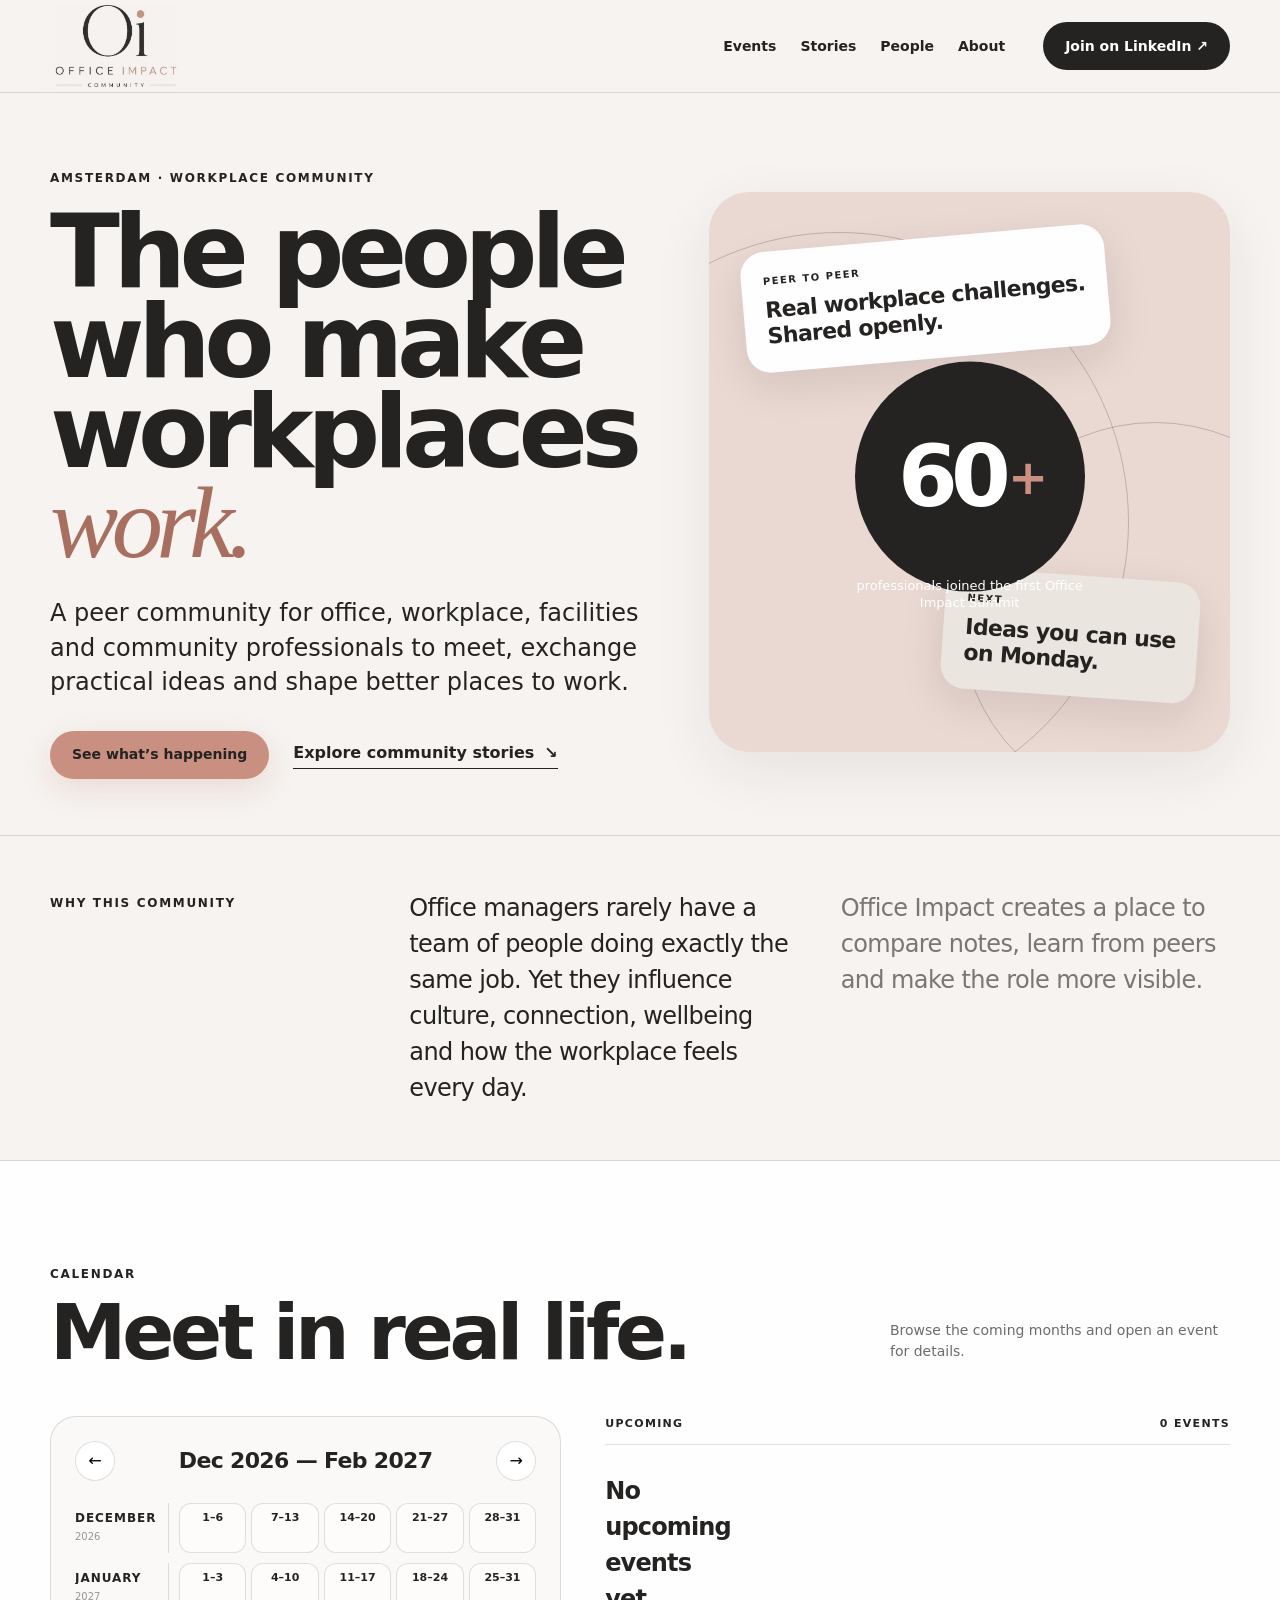
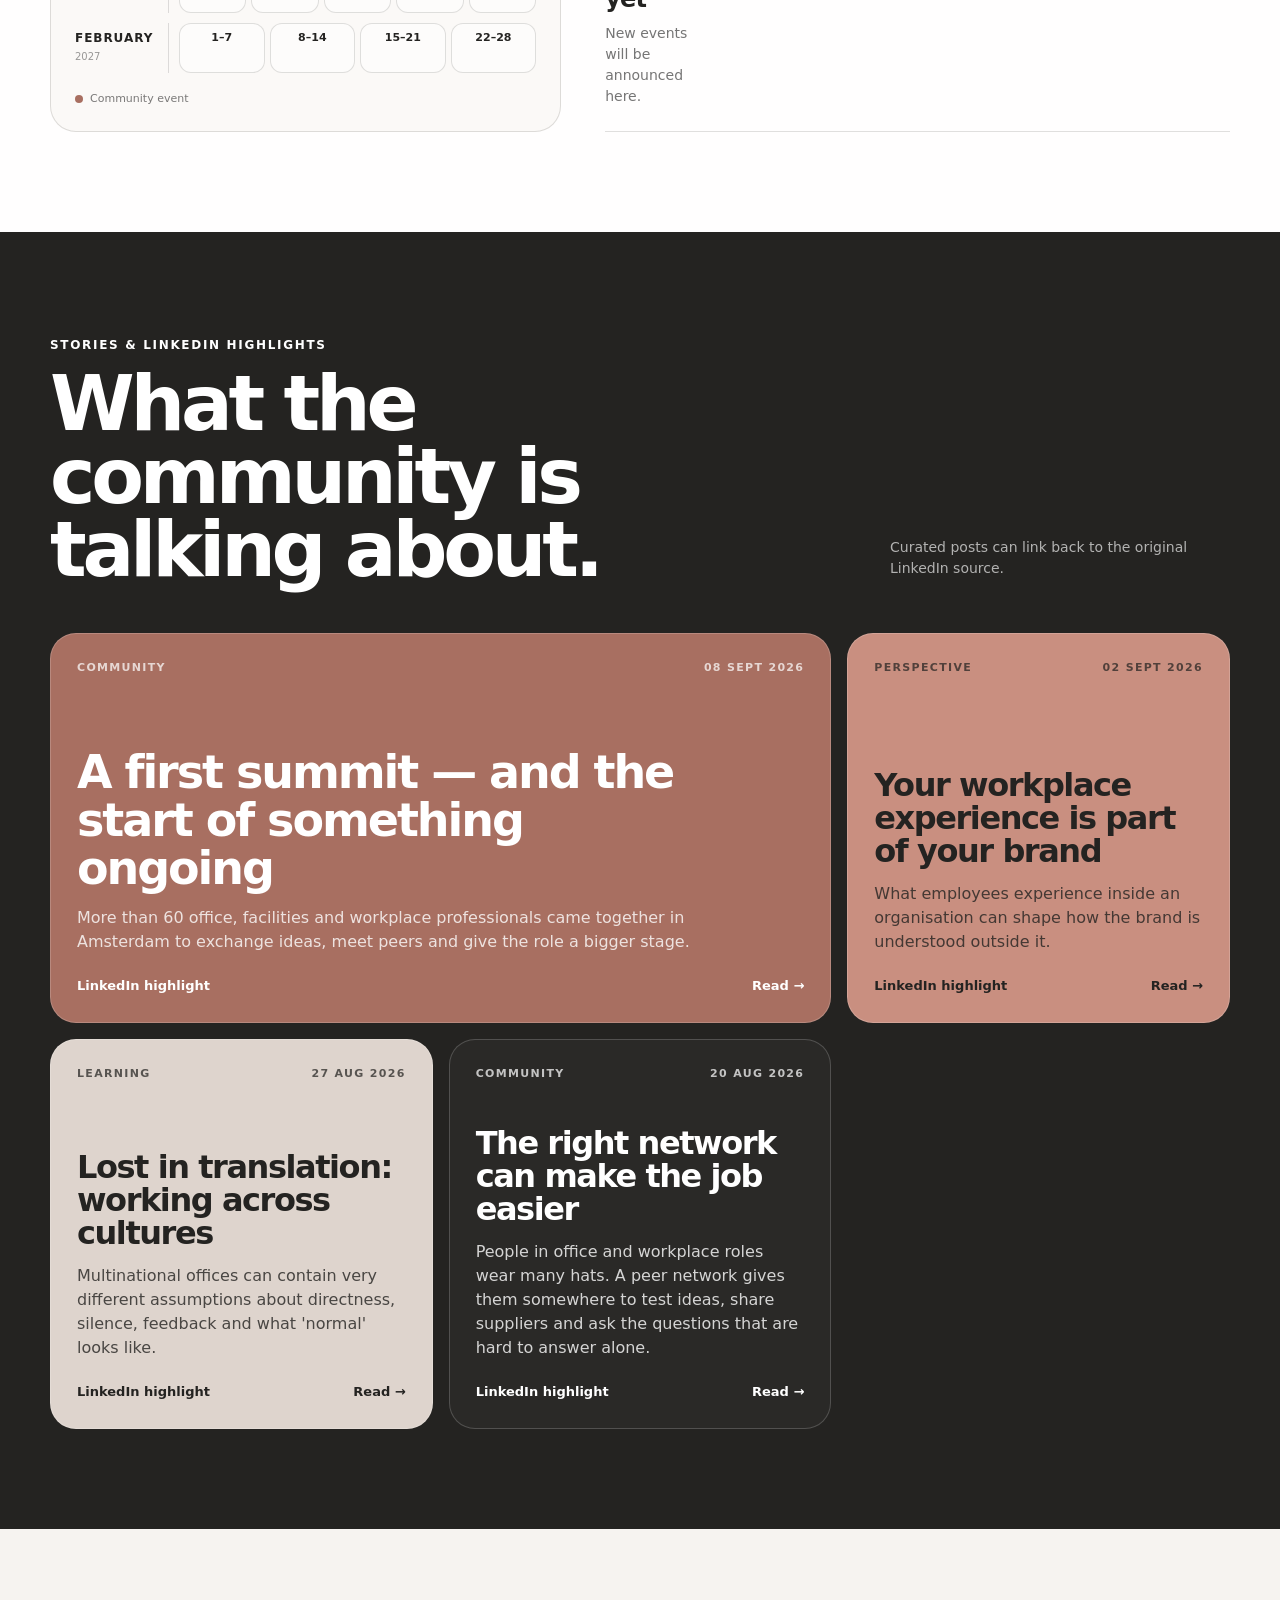
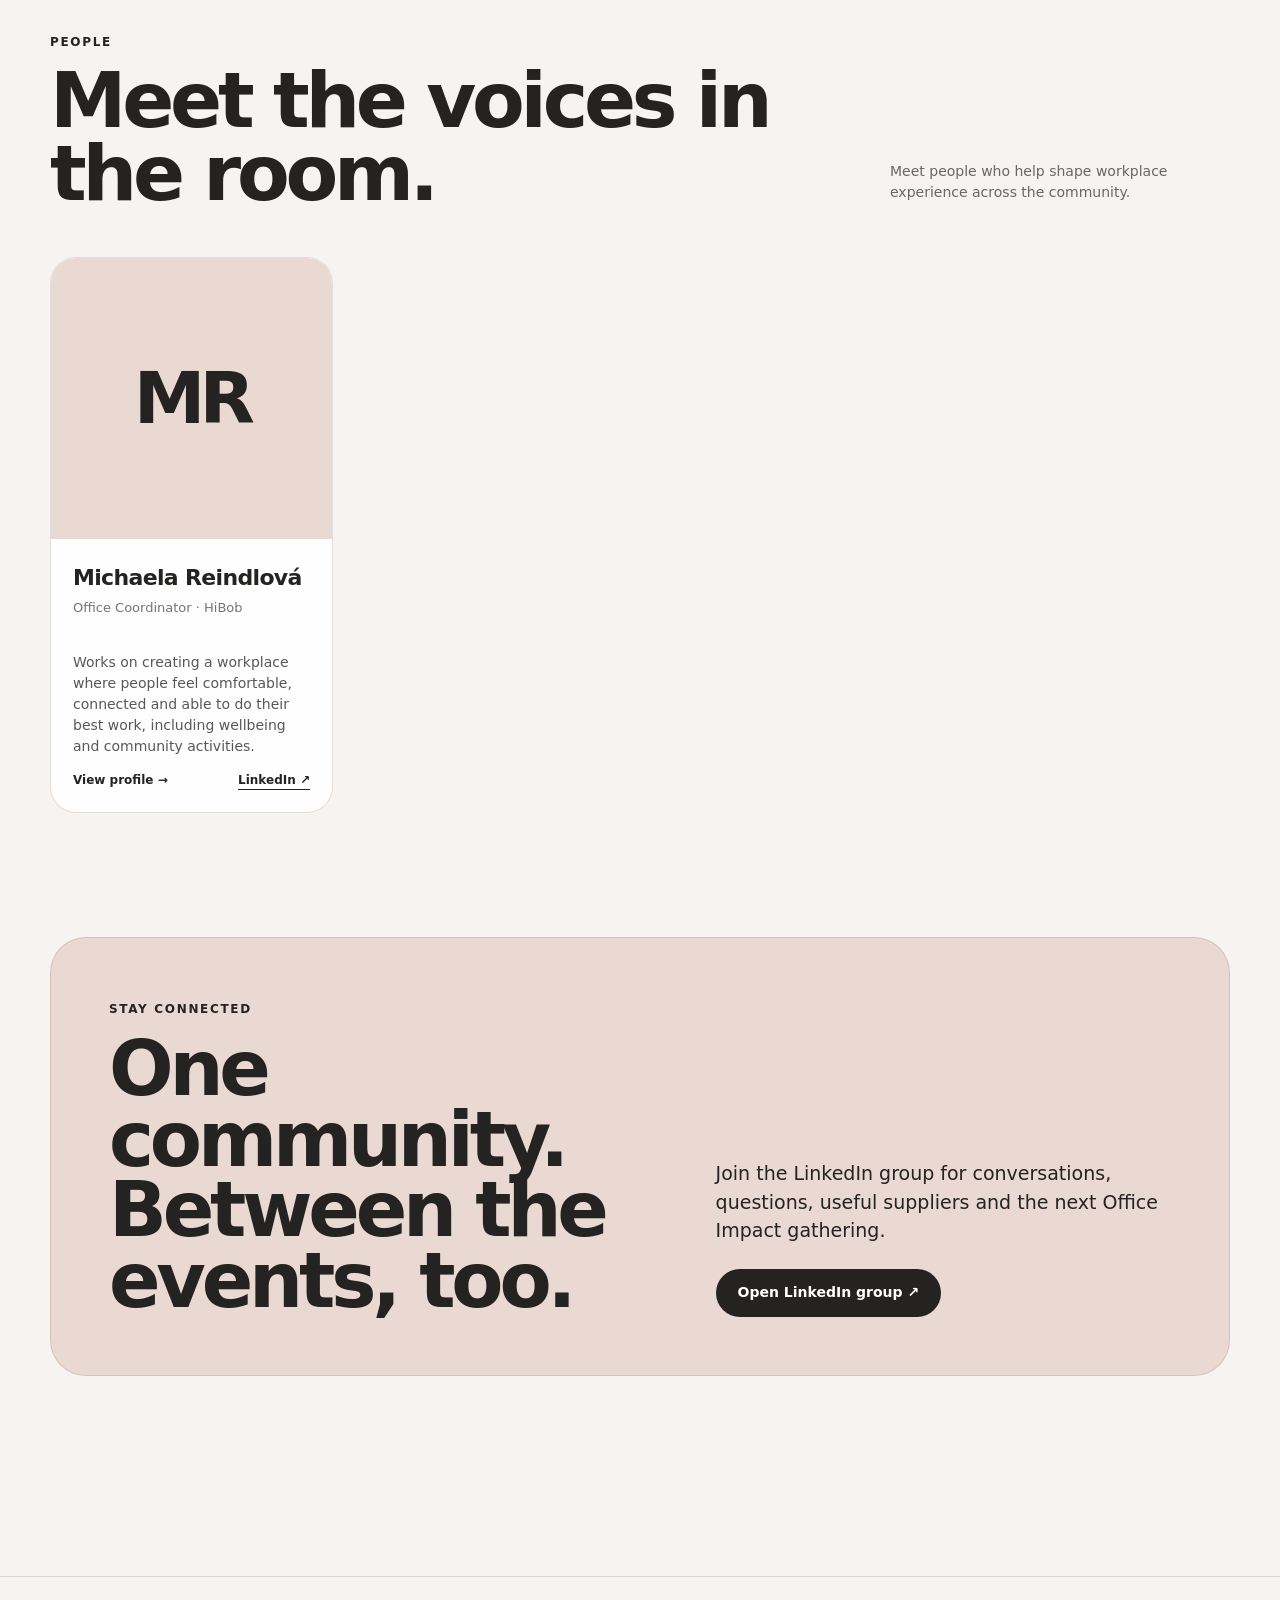
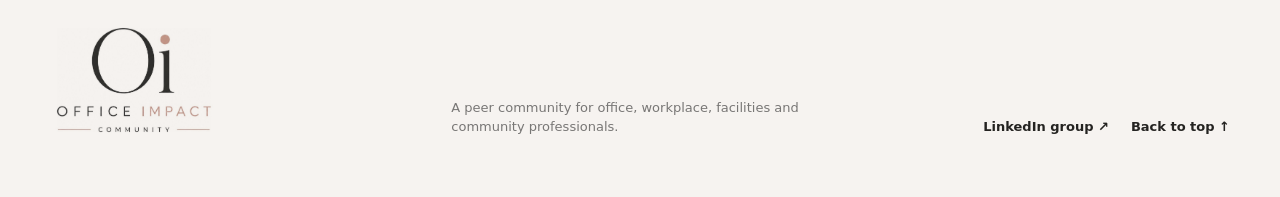
==== commit 9e15d25b: "Add files via upload" ====
--- a/public/office-impact/index.html
+++ b/public/office-impact/index.html
@@ -5,17 +5,10 @@
   <meta name="viewport" content="width=device-width, initial-scale=1" />
   <meta name="description" content="Office Impact Community — a peer community for the people who shape workplace experience." />
   <meta name="theme-color" content="#242321" />
-  <title>Office Impact Community — prototype</title>
+  <title>Office Impact Community — Workplace community</title>
   <link rel="stylesheet" href="./styles.css" />
 </head>
 <body>
-  <div class="prototype-bar">
-    <div class="shell prototype-bar__inner">
-      <span><strong>Prototype</strong> · content-driven demo</span>
-      <a href="./cms-guide.html">How editors update it →</a>
-    </div>
-  </div>
-
   <header class="site-header" id="top">
     <div class="shell site-header__inner">
       <a class="brand brand--logo" href="#top" aria-label="Office Impact Community home">
@@ -80,7 +73,7 @@
             <span class="section-kicker">Calendar</span>
             <h2>Meet in real life.</h2>
           </div>
-          <div class="section-heading__aside">Events are loaded from <code>events.json</code> and editable in the CMS.</div>
+          <div class="section-heading__aside">Browse the coming months and open an event for details.</div>
         </div>
 
         <div class="events-layout">
@@ -94,7 +87,7 @@
               <span>Mon</span><span>Tue</span><span>Wed</span><span>Thu</span><span>Fri</span><span>Sat</span><span>Sun</span>
             </div>
             <div class="calendar-grid" id="calendarGrid" aria-live="polite"></div>
-            <div class="calendar-legend"><span><i></i> Community event</span><span class="demo-legend"><i></i> Prototype event</span></div>
+            <div class="calendar-legend"><span><i></i> Community event</span></div>
           </div>
           <div>
             <div class="list-heading"><span>Upcoming</span><span id="upcomingCount"></span></div>
@@ -124,7 +117,7 @@
             <span class="section-kicker">People</span>
             <h2>Meet the voices in the room.</h2>
           </div>
-          <div class="section-heading__aside">People are managed separately, so they can be reused across events and stories later.</div>
+          <div class="section-heading__aside">Meet people who help shape workplace experience across the community.</div>
         </div>
         <div class="people-grid" id="peopleGrid"></div>
       </div>
@@ -149,8 +142,8 @@
       <a class="brand brand--footer brand--logo" href="#top" aria-label="Office Impact Community home">
         <img class="brand-logo brand-logo--footer" src="./media/office-impact-logo.jpg" alt="Office Impact Community" />
       </a>
-      <p>Prototype website demonstrating a lightweight, Git-backed CMS for posts, events and people.</p>
-      <div class="footer-links"><a href="./cms-guide.html">CMS guide</a><a href="#top">Back to top ↑</a></div>
+      <p>A peer community for office, workplace, facilities and community professionals.</p>
+      <div class="footer-links"><a href="https://www.linkedin.com/groups/42222009/" target="_blank" rel="noreferrer">LinkedIn group ↗</a><a href="#top">Back to top ↑</a></div>
     </div>
   </footer>
 
--- a/public/office-impact/styles.css
+++ b/public/office-impact/styles.css
@@ -126,3 +126,82 @@
 @media (max-width:640px){
   .shell{width:min(100% - 24px,1180px)}.prototype-bar__inner a{display:none}.site-header__inner{min-height:76px}.brand-logo{width:112px}.hero{padding-top:48px}.hero h1{font-size:58px}.hero-art{min-height:430px}.hero-disc{width:180px;height:180px;font-size:68px}.hero-note{top:68%;width:180px}.hero-card{padding:16px}.hero-card strong{font-size:17px}.hero-card--one{left:18px;top:24px}.hero-card--two{right:18px;bottom:28px}.manifesto-copy{grid-template-columns:1fr;font-size:20px}.section{padding:72px 0}.section-heading{margin-bottom:30px}.section-heading h2{font-size:48px}.event-item{grid-template-columns:66px 1fr auto;gap:14px}.event-date{width:62px;height:62px;border-radius:16px}.event-date strong{font-size:23px}.event-info h3{font-size:20px}.story-card,.story-card:nth-child(1){grid-column:1/-1;min-height:330px}.story-card:nth-child(1) h3{font-size:36px}.people-grid{grid-template-columns:1fr 1fr}.person-copy{padding:16px}.person-copy h3{font-size:18px}.person-copy .role{font-size:12px}.person-copy p{display:none}.person-avatar{font-size:52px}.join-card{padding:36px 26px;border-radius:28px}.footer{margin-top:60px}.footer-grid{grid-template-columns:1fr}.footer-links{justify-content:flex-start}.dialog-body{padding:50px 24px 36px}
 }
+
+/* --- Office Impact enhancements: 13-week calendar + clickable people profiles --- */
+.calendar-card{position:relative;top:auto}
+.calendar-weekdays{display:none}
+.calendar-grid{display:flex;flex-direction:column;gap:0;border-top:1px solid var(--line)}
+.week-row{display:grid;grid-template-columns:132px minmax(0,1fr);gap:18px;padding:14px 0;border-bottom:1px solid var(--line);align-items:start}
+.week-label{display:flex;flex-direction:column;gap:4px;padding-top:4px}
+.week-label span{font-size:10px;text-transform:uppercase;letter-spacing:.12em;font-weight:800;color:rgba(17,17,17,.45)}
+.week-label strong{font-size:13px;line-height:1.25}
+.week-events{display:flex;flex-direction:column;gap:8px;min-width:0}
+.week-empty{font-size:12px;color:rgba(17,17,17,.38);padding:7px 0}
+.week-event{width:100%;border:1px solid var(--line);background:var(--white);border-radius:14px;padding:11px 13px;display:grid;grid-template-columns:92px minmax(0,1fr);column-gap:12px;row-gap:3px;text-align:left;cursor:pointer;color:var(--ink);font:inherit;transition:transform .15s ease,border-color .15s ease,box-shadow .15s ease}
+.week-event:hover{transform:translateY(-1px);border-color:rgba(17,17,17,.28);box-shadow:0 8px 24px rgba(17,17,17,.06)}
+.week-event.is-demo{background:var(--blush)}
+.week-event__date{grid-row:1/3;font-size:11px;font-weight:800;text-transform:uppercase;letter-spacing:.06em;color:var(--accent-deep);padding-top:2px}
+.week-event strong{font-size:14px;line-height:1.25}
+.week-event__meta{font-size:11px;color:rgba(17,17,17,.55)}
+
+.person-card--interactive{cursor:pointer;transition:transform .18s ease,box-shadow .18s ease,border-color .18s ease;outline:none}
+.person-card--interactive:hover,.person-card--interactive:focus-visible{transform:translateY(-3px);border-color:rgba(17,17,17,.24);box-shadow:0 14px 34px rgba(17,17,17,.08)}
+.person-actions{display:flex;align-items:center;justify-content:space-between;gap:14px;margin-top:14px;flex-wrap:wrap}
+.person-actions .profile-link{font-size:12px;font-weight:800}
+.person-actions a{margin-top:0}
+.person-dialog__header{display:grid;grid-template-columns:180px minmax(0,1fr);gap:28px;align-items:center;margin-bottom:30px}
+.person-dialog__avatar{aspect-ratio:1/1;border-radius:22px;overflow:hidden;background:var(--blush);display:grid;place-items:center;font-size:56px;font-weight:800;letter-spacing:-.06em;position:relative}
+.person-dialog__avatar img{position:absolute;inset:0;width:100%;height:100%;object-fit:cover}
+.person-dialog__header h2{margin-bottom:12px}
+.person-dialog .dialog-meta{margin-bottom:0}
+
+@media (max-width:720px){
+  .week-row{grid-template-columns:1fr;gap:8px;padding:12px 0}
+  .week-label{flex-direction:row;justify-content:space-between;align-items:baseline;padding-top:0}
+  .week-event{grid-template-columns:1fr;gap:4px}
+  .week-event__date{grid-row:auto}
+  .person-dialog__header{grid-template-columns:110px minmax(0,1fr);gap:18px;align-items:start}
+  .person-dialog__avatar{border-radius:18px;font-size:38px}
+  .person-dialog__header h2{font-size:36px}
+}
+
+/* --- Compact three-month calendar: one line per month, split weeks at month boundaries --- */
+.calendar-grid{display:flex;flex-direction:column;gap:10px;border-top:0}
+.month-row{display:grid;grid-template-columns:94px minmax(0,1fr);gap:10px;align-items:stretch}
+.month-row__label{display:flex;flex-direction:column;justify-content:center;border-right:1px solid var(--line);padding-right:10px;min-width:0}
+.month-row__name{font-size:12px;line-height:1;text-transform:uppercase;letter-spacing:.08em;font-weight:850;white-space:nowrap;overflow:hidden;text-overflow:ellipsis}
+.month-row__name--short{display:none}
+.month-row__label span{font-size:10px;color:rgba(17,17,17,.42);margin-top:5px}
+.month-row__weeks{display:grid;grid-template-columns:repeat(var(--week-count),minmax(0,1fr));gap:5px;min-width:0}
+.month-week{min-width:0;min-height:50px;border:1px solid var(--line);border-radius:12px;background:rgba(255,255,255,.52);padding:8px 4px 6px;display:flex;flex-direction:column;align-items:center;justify-content:space-between;color:var(--ink);font:inherit;text-align:center}
+button.month-week{cursor:pointer;transition:transform .15s ease,border-color .15s ease,background .15s ease,box-shadow .15s ease}
+button.month-week:hover,button.month-week:focus-visible{transform:translateY(-1px);border-color:rgba(17,17,17,.30);background:var(--white);box-shadow:0 7px 20px rgba(17,17,17,.06);outline:none}
+.month-week.has-events{background:var(--blush);border-color:rgba(168,111,97,.26)}
+.month-week__range{font-size:11px;font-weight:760;line-height:1.05;white-space:nowrap}
+.month-week__marker{height:14px;display:flex;align-items:center;justify-content:center;gap:3px;color:var(--accent-deep)}
+.month-week__marker i{display:block;width:7px;height:7px;border-radius:50%;background:currentColor}
+.month-week__marker b{font-size:9px;line-height:1;font-weight:850}
+.month-week__marker--empty{opacity:0}
+.dialog-event-list{display:grid;gap:10px;margin-top:28px}
+.dialog-event-choice{border:1px solid var(--line);border-radius:16px;background:var(--paper);padding:16px 18px;text-align:left;display:grid;grid-template-columns:110px minmax(0,1fr);gap:4px 14px;color:var(--ink);font:inherit;cursor:pointer}
+.dialog-event-choice:hover,.dialog-event-choice:focus-visible{border-color:rgba(17,17,17,.30);background:var(--white);outline:none}
+.dialog-event-choice span{grid-row:1/3;font-size:11px;font-weight:800;text-transform:uppercase;letter-spacing:.06em;color:var(--accent-deep);padding-top:2px}
+.dialog-event-choice strong{font-size:15px}
+.dialog-event-choice small{font-size:11px;color:rgba(17,17,17,.55)}
+
+@media (max-width:640px){
+  .calendar-card{padding-left:14px;padding-right:14px}
+  .month-row{grid-template-columns:58px minmax(0,1fr);gap:6px}
+  .month-row__label{padding-right:6px}
+  .month-row__name--full{display:none}
+  .month-row__name--short{display:block;font-size:10px}
+  .month-row__label span{font-size:9px;margin-top:4px}
+  .month-row__weeks{gap:3px}
+  .month-week{min-height:44px;border-radius:9px;padding:7px 2px 5px}
+  .month-week__range{font-size:9px;letter-spacing:-.02em}
+  .month-week__marker{height:11px}
+  .month-week__marker i{width:6px;height:6px}
+  .month-week__marker b{font-size:8px}
+  .dialog-event-choice{grid-template-columns:1fr;gap:4px;padding:14px}
+  .dialog-event-choice span{grid-row:auto}
+}
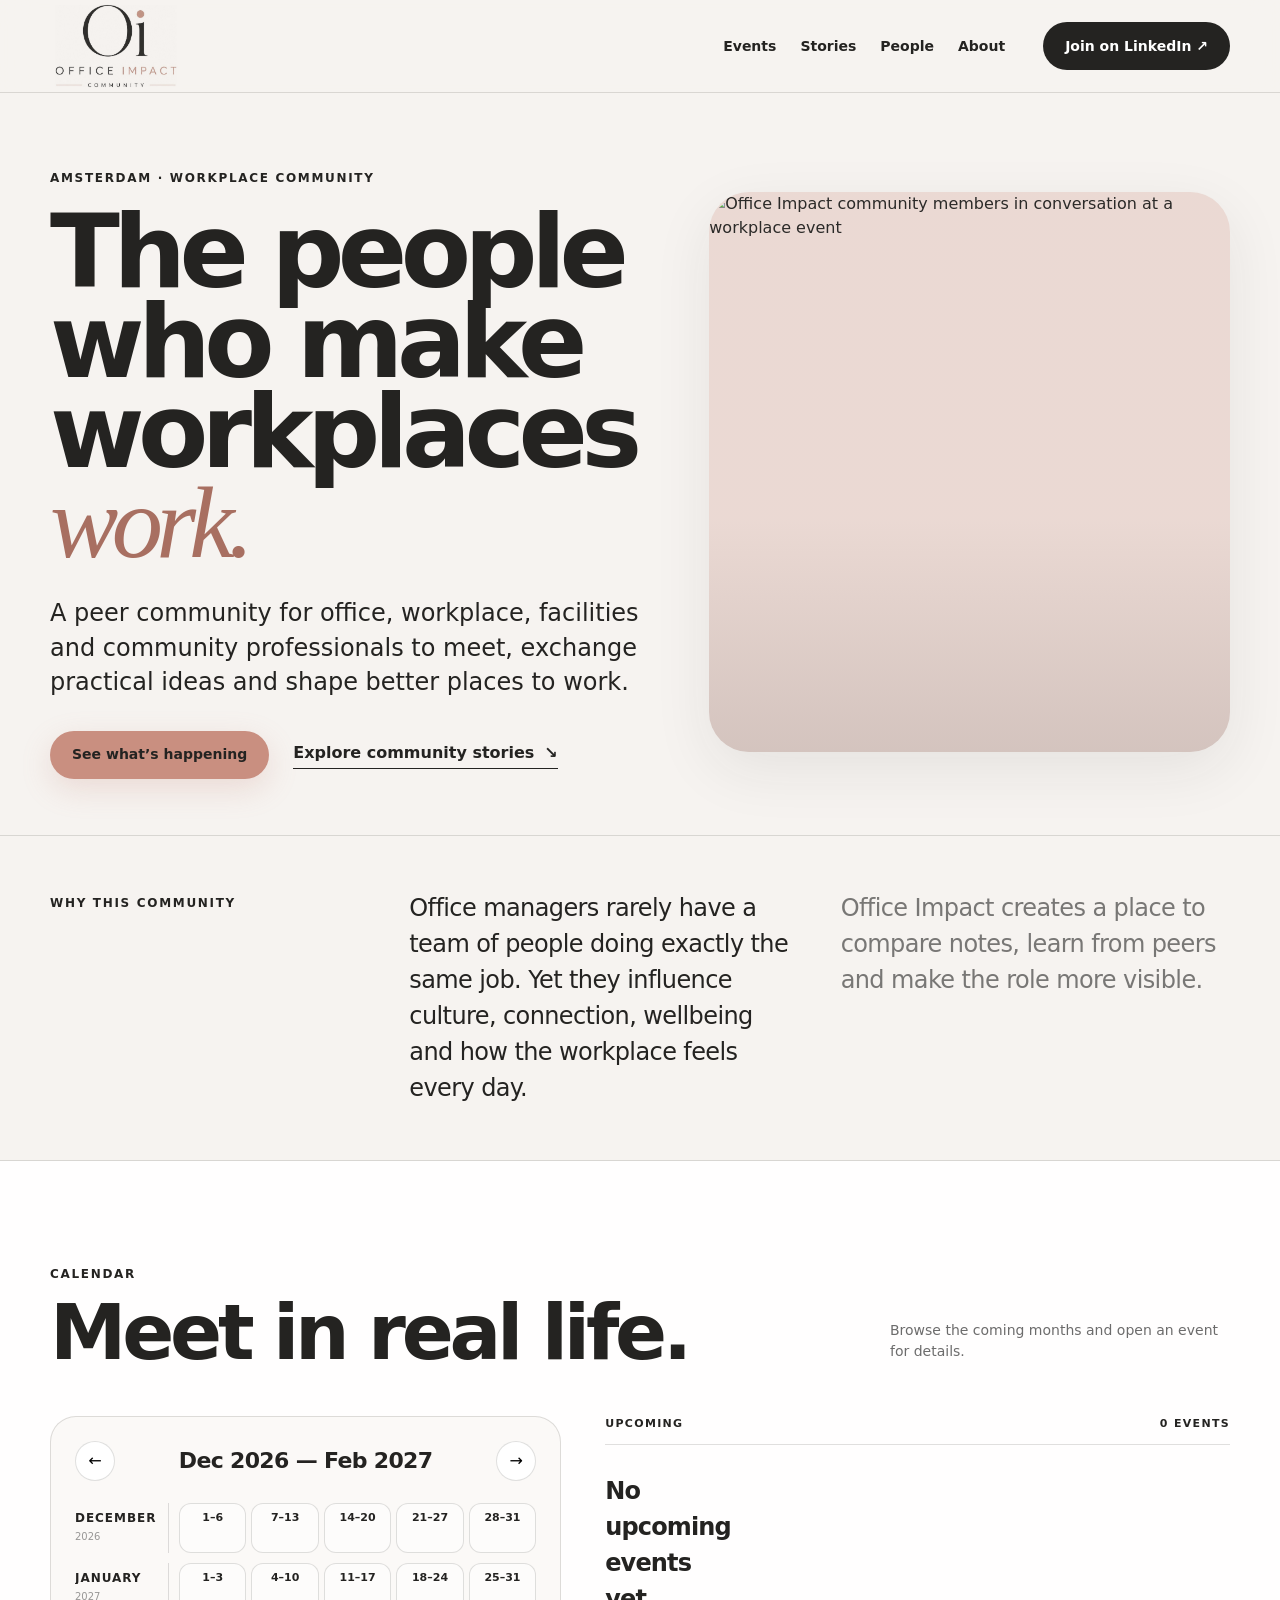
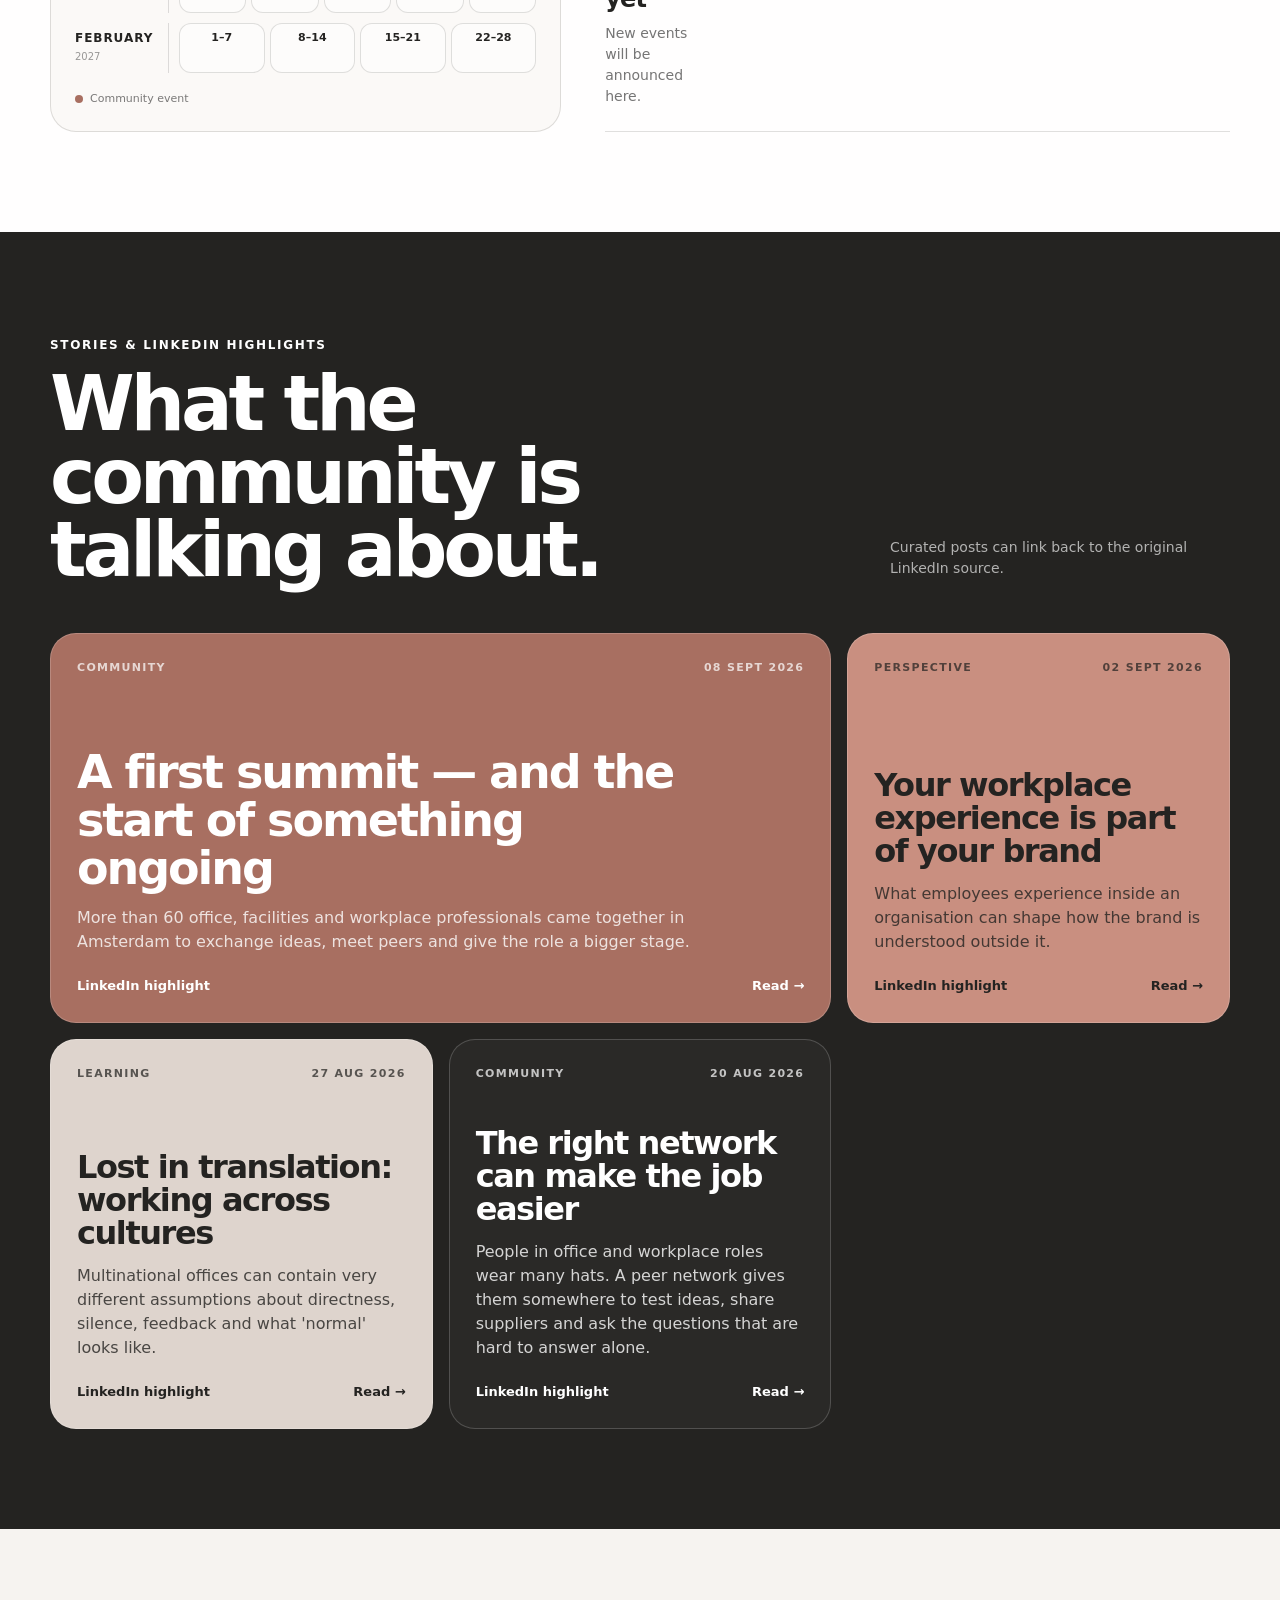
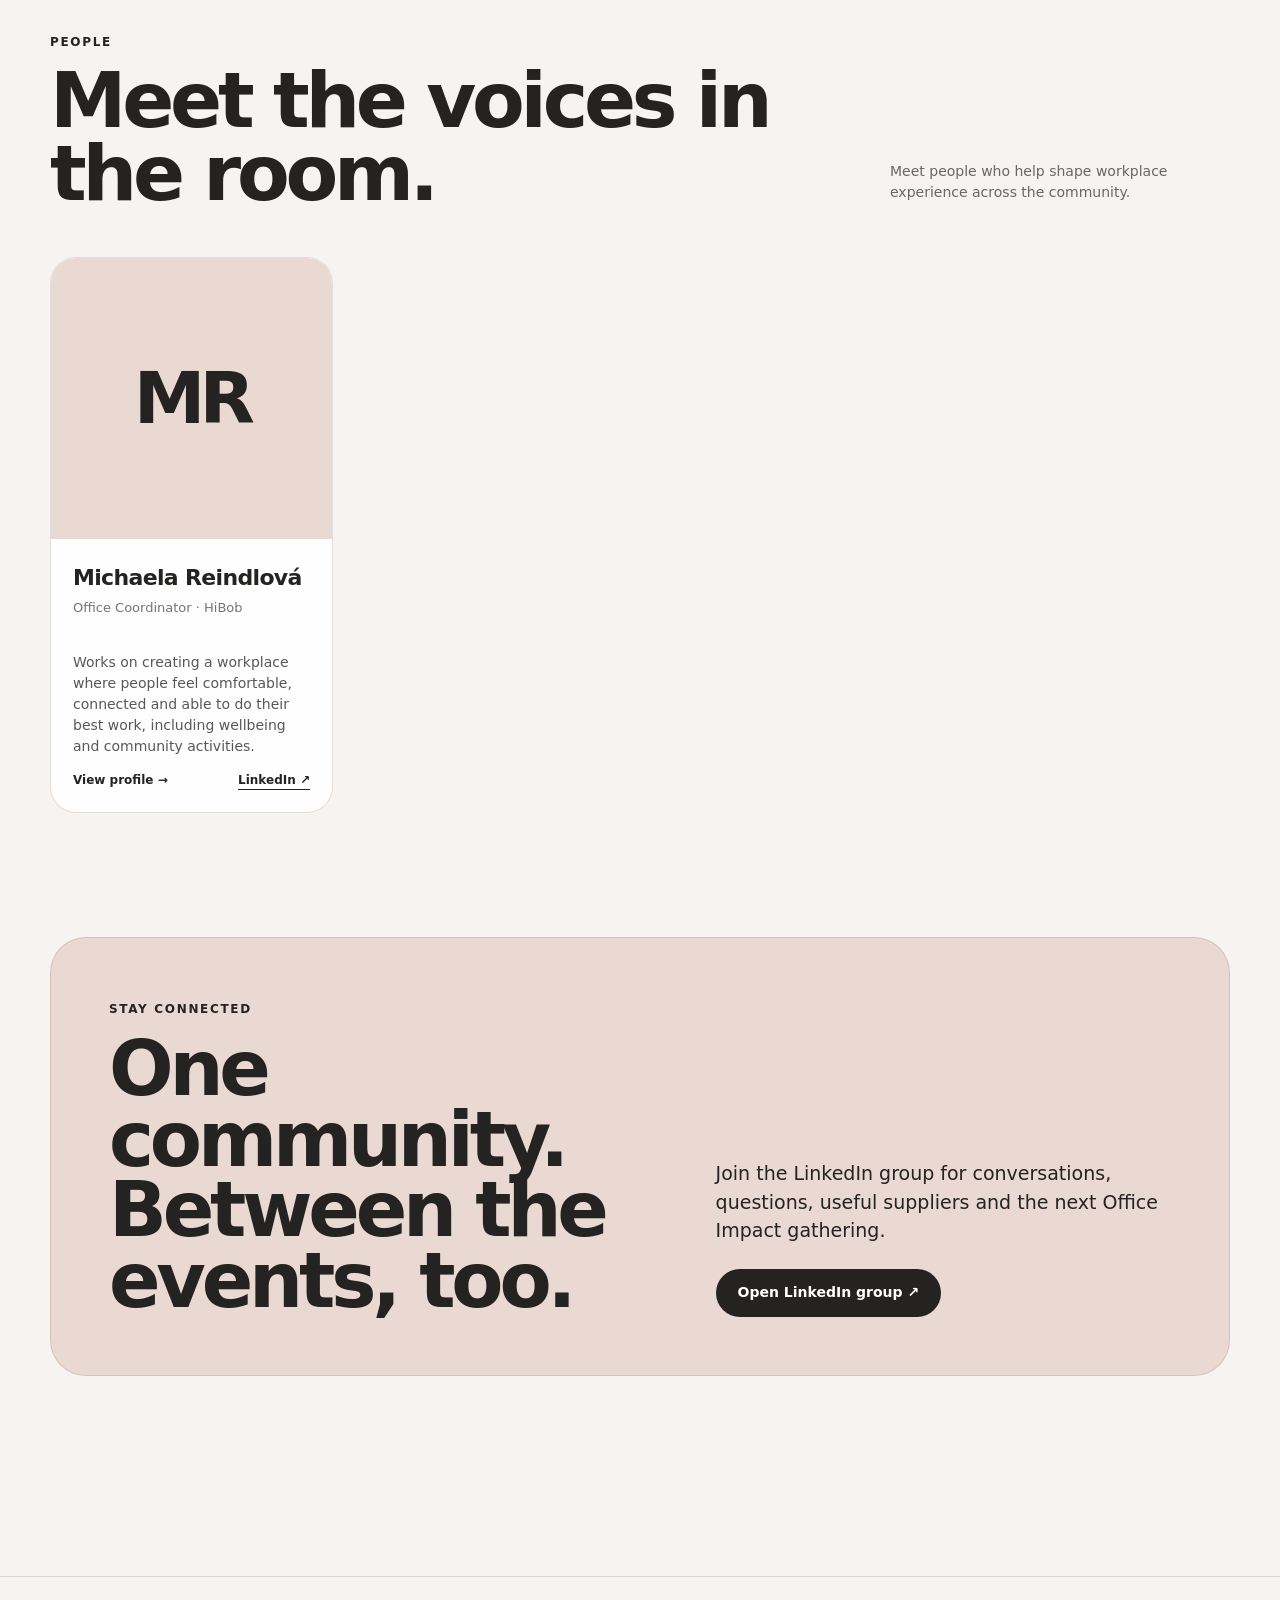
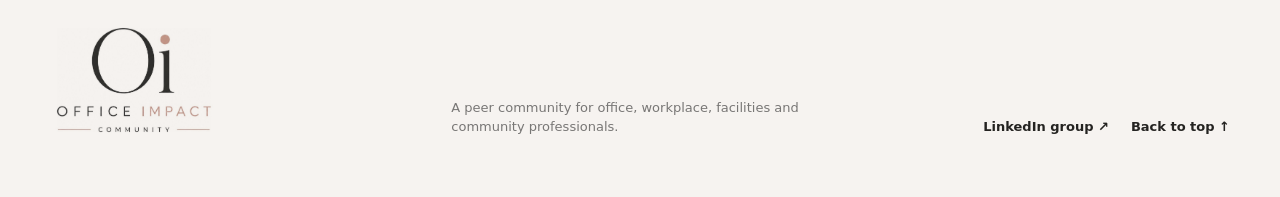
==== commit d7d9c01d: "Add files via upload" ====
--- a/public/office-impact/index.html
+++ b/public/office-impact/index.html
@@ -37,19 +37,8 @@
             <a class="text-link" href="#stories">Explore community stories <span>↘</span></a>
           </div>
         </div>
-        <div class="hero-art" aria-hidden="true">
-          <div class="orbit orbit--one"></div>
-          <div class="orbit orbit--two"></div>
-          <div class="hero-card hero-card--one">
-            <span>PEER TO PEER</span>
-            <strong>Real workplace challenges.<br />Shared openly.</strong>
-          </div>
-          <div class="hero-card hero-card--two">
-            <span>NEXT</span>
-            <strong>Ideas you can use<br />on Monday.</strong>
-          </div>
-          <div class="hero-disc">60<span>+</span></div>
-          <div class="hero-note">professionals joined the first Office Impact Summit</div>
+        <div class="hero-art hero-photo">
+          <img src="./media/office-impact-hero.jpg" alt="Office Impact community members in conversation at a workplace event" />
         </div>
       </div>
     </section>
--- a/public/office-impact/styles.css
+++ b/public/office-impact/styles.css
@@ -205,3 +205,36 @@
   .dialog-event-choice{grid-template-columns:1fr;gap:4px;padding:14px}
   .dialog-event-choice span{grid-row:auto}
 }
+
+/* --- Hero photography update --- */
+.hero-art.hero-photo{
+  min-height:560px;
+  position:relative;
+  overflow:hidden;
+  border-radius:40px;
+  background:var(--blush);
+  box-shadow:var(--shadow);
+}
+.hero-art.hero-photo img{
+  position:absolute;
+  inset:0;
+  width:100%;
+  height:100%;
+  object-fit:cover;
+  object-position:center center;
+  display:block;
+}
+.hero-art.hero-photo::after{
+  content:"";
+  position:absolute;
+  inset:0;
+  pointer-events:none;
+  background:linear-gradient(180deg,rgba(255,255,255,.03) 58%,rgba(17,17,17,.10) 100%);
+}
+@media (max-width:980px){
+  .hero-art.hero-photo{min-height:470px}
+}
+@media (max-width:640px){
+  .hero-art.hero-photo{min-height:390px;border-radius:28px}
+  .hero-art.hero-photo img{object-position:54% center}
+}
